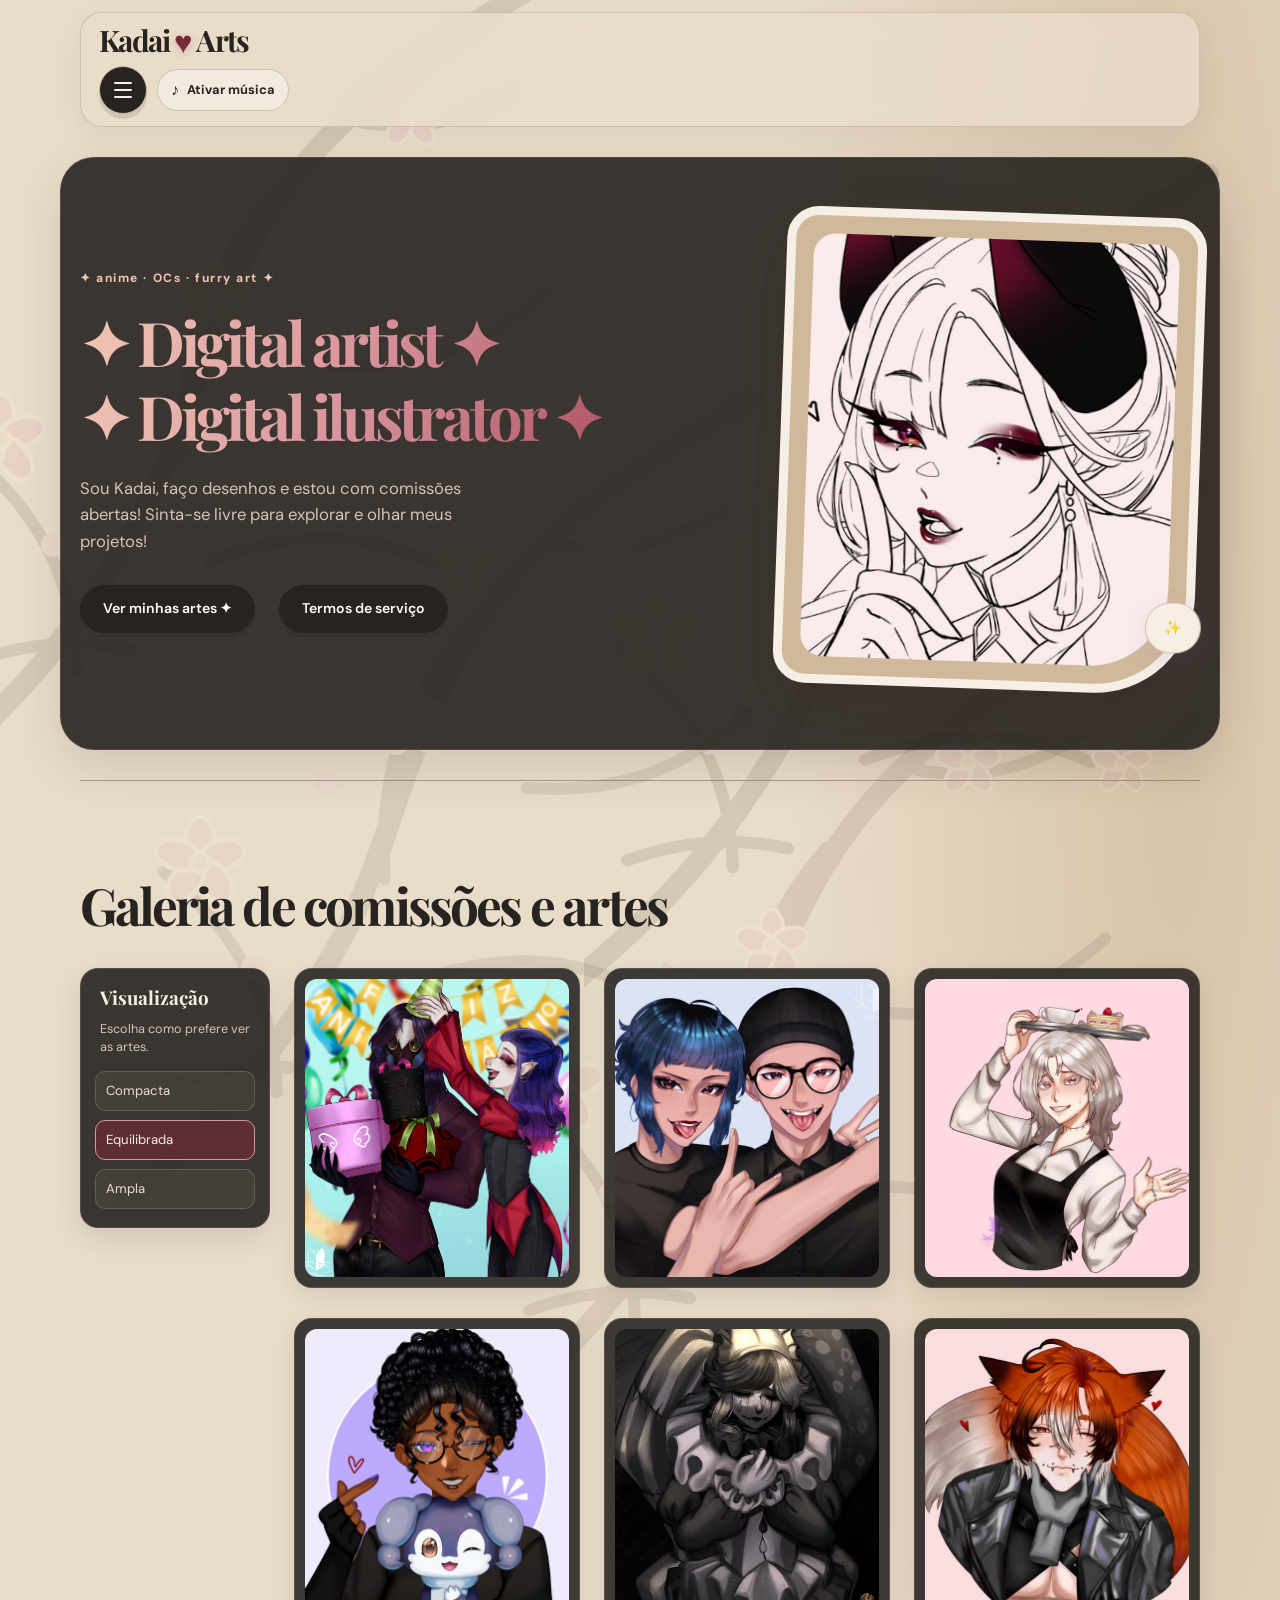
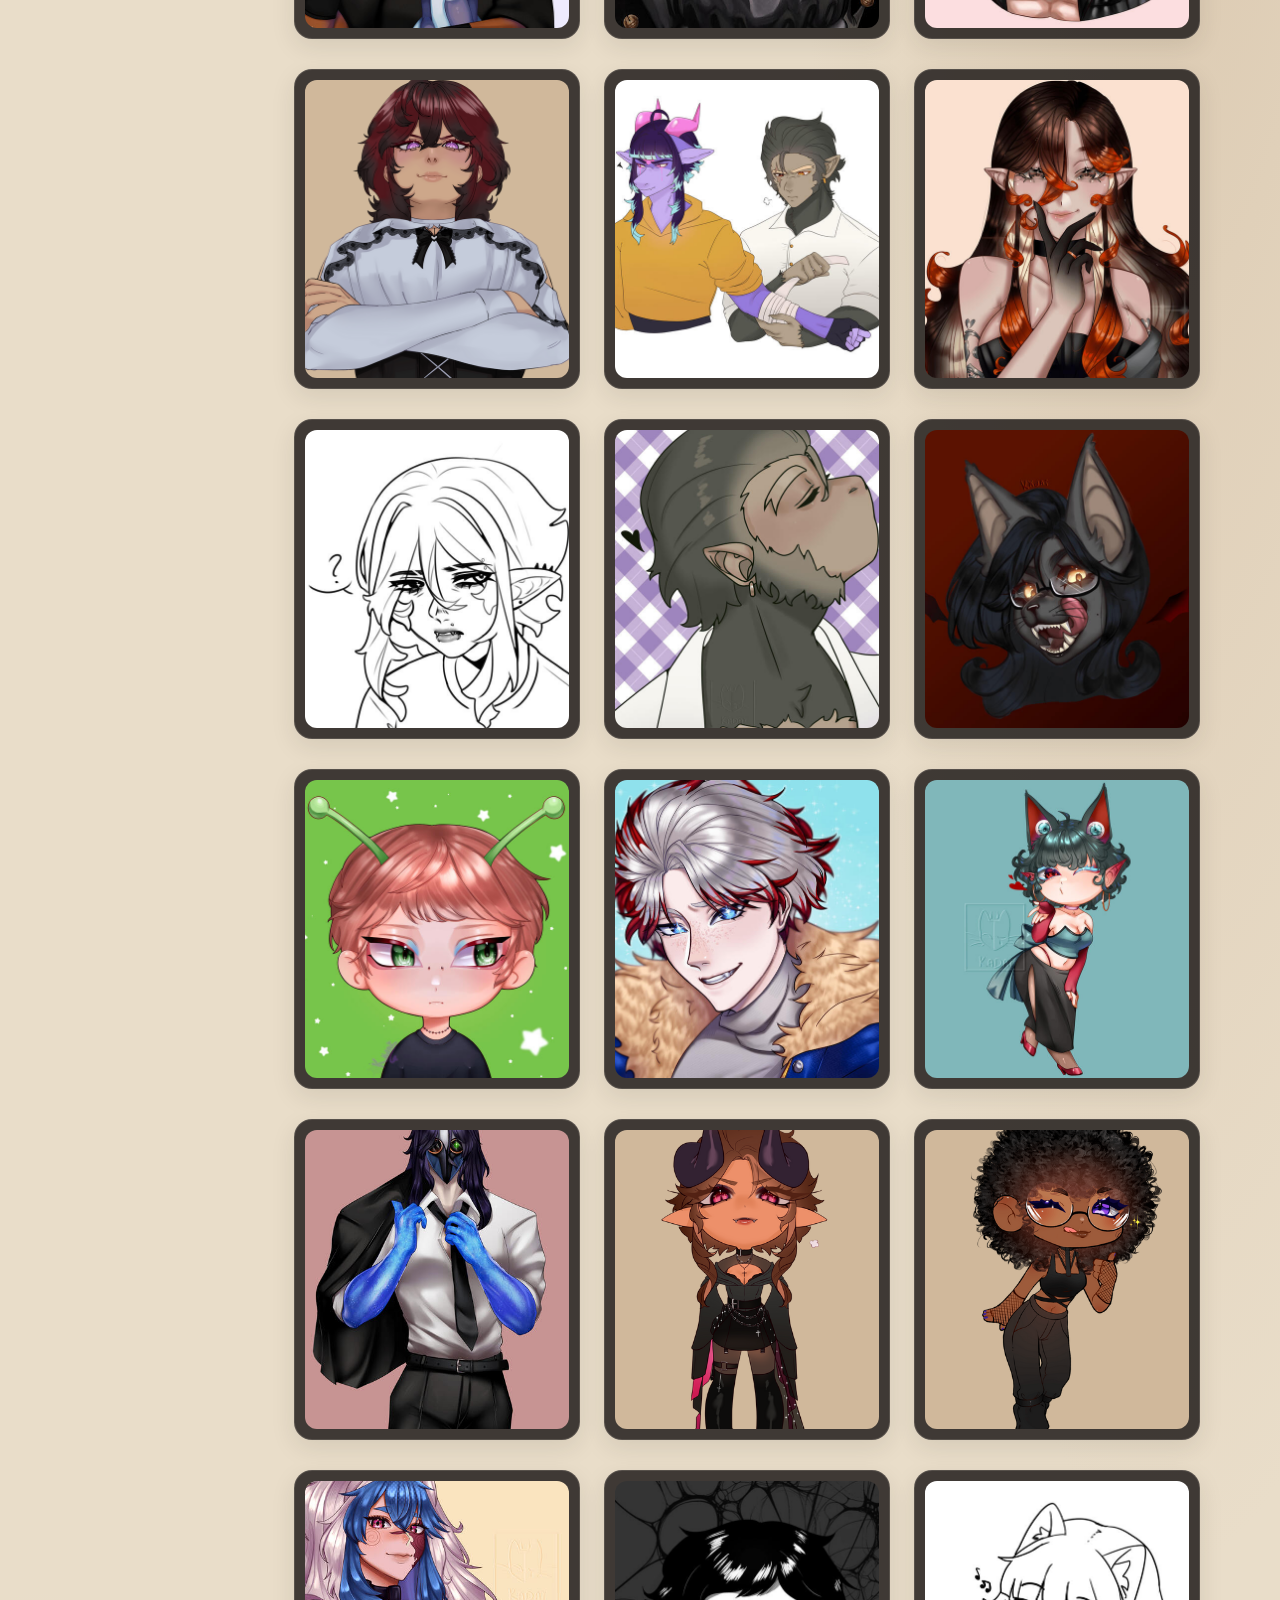
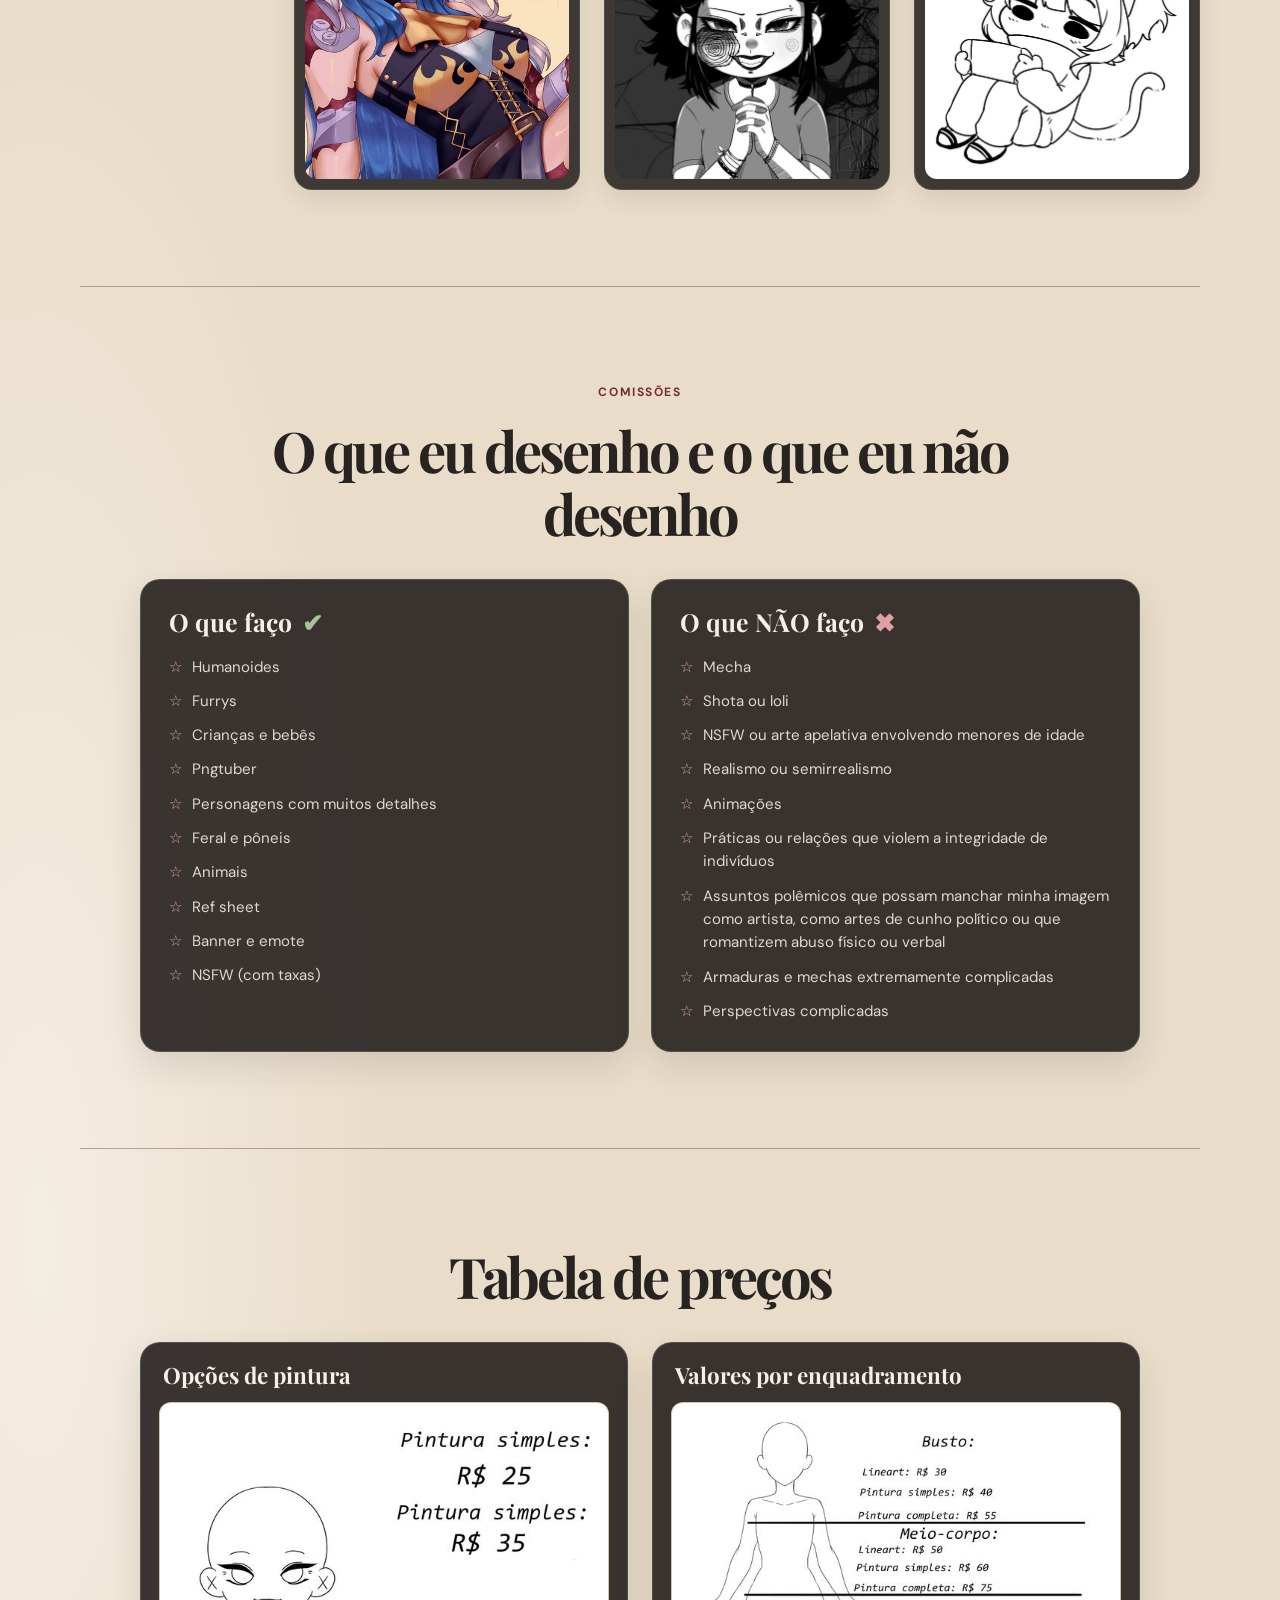
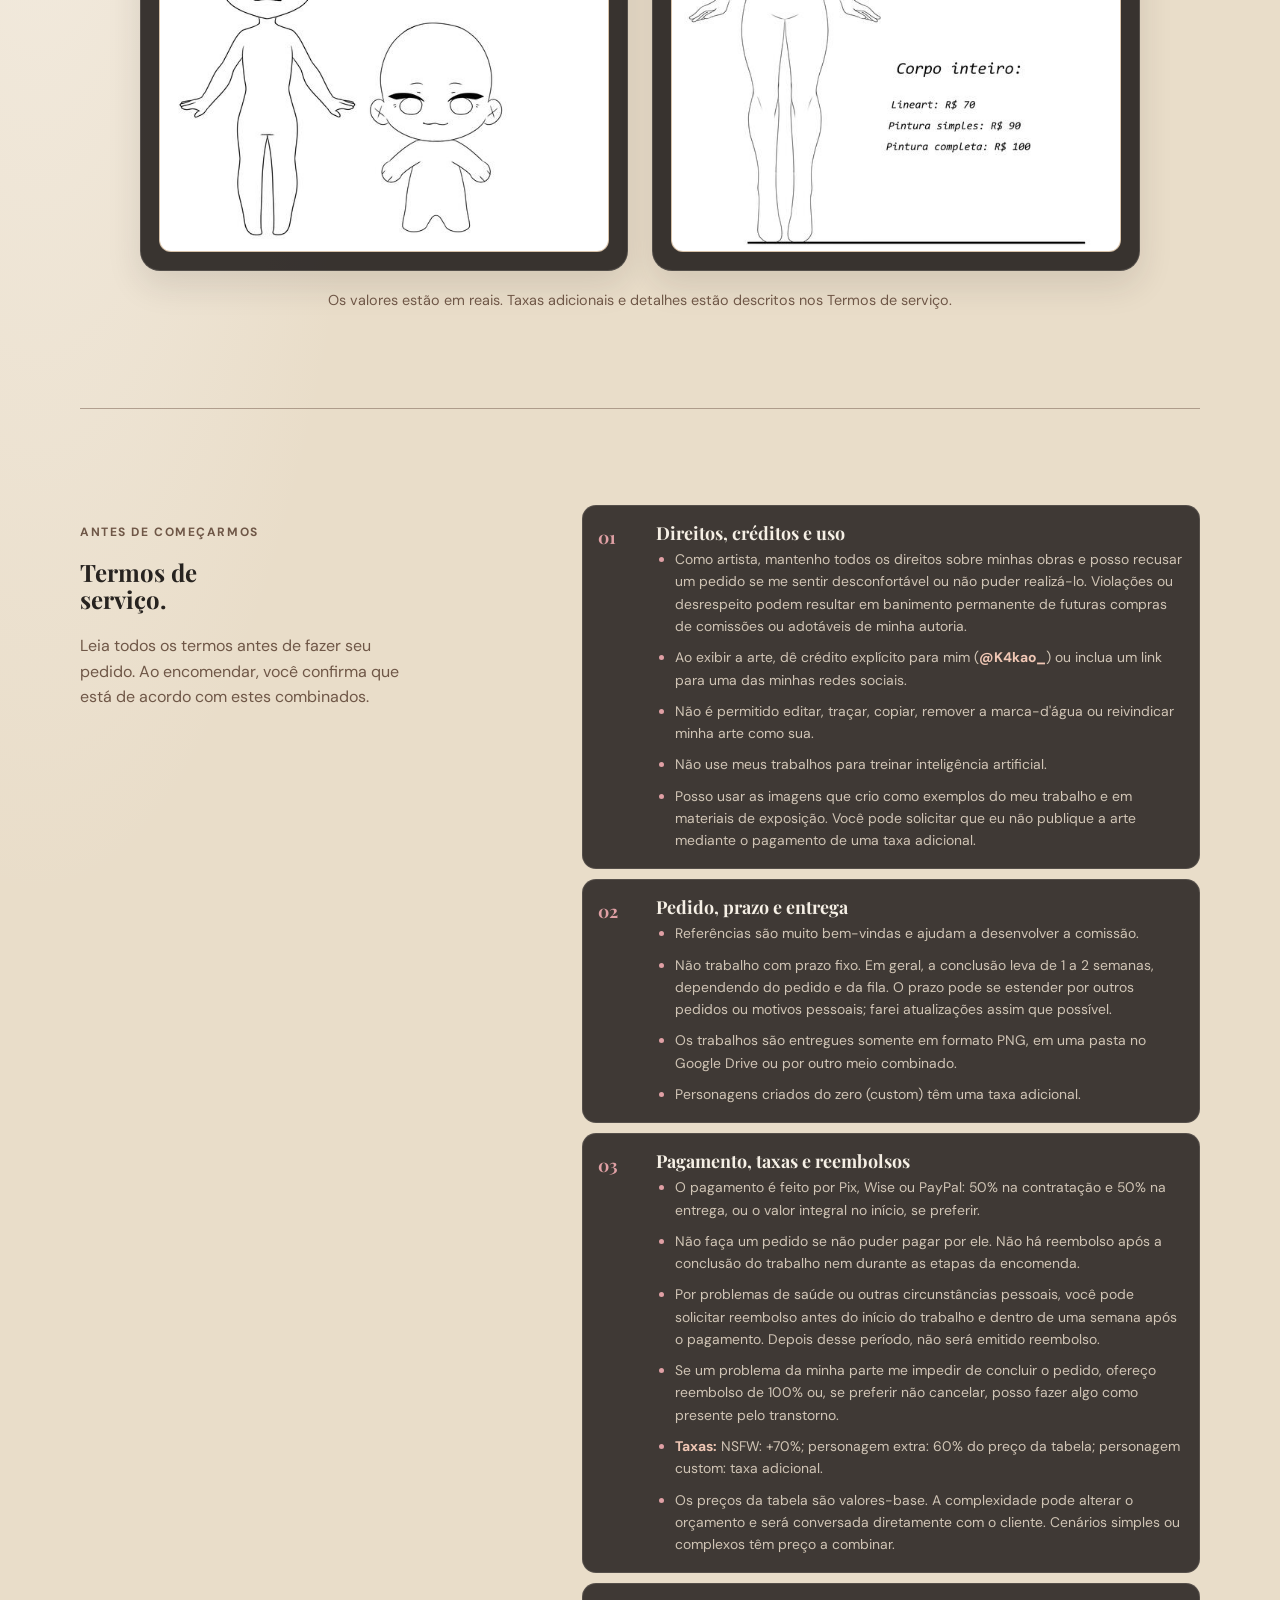
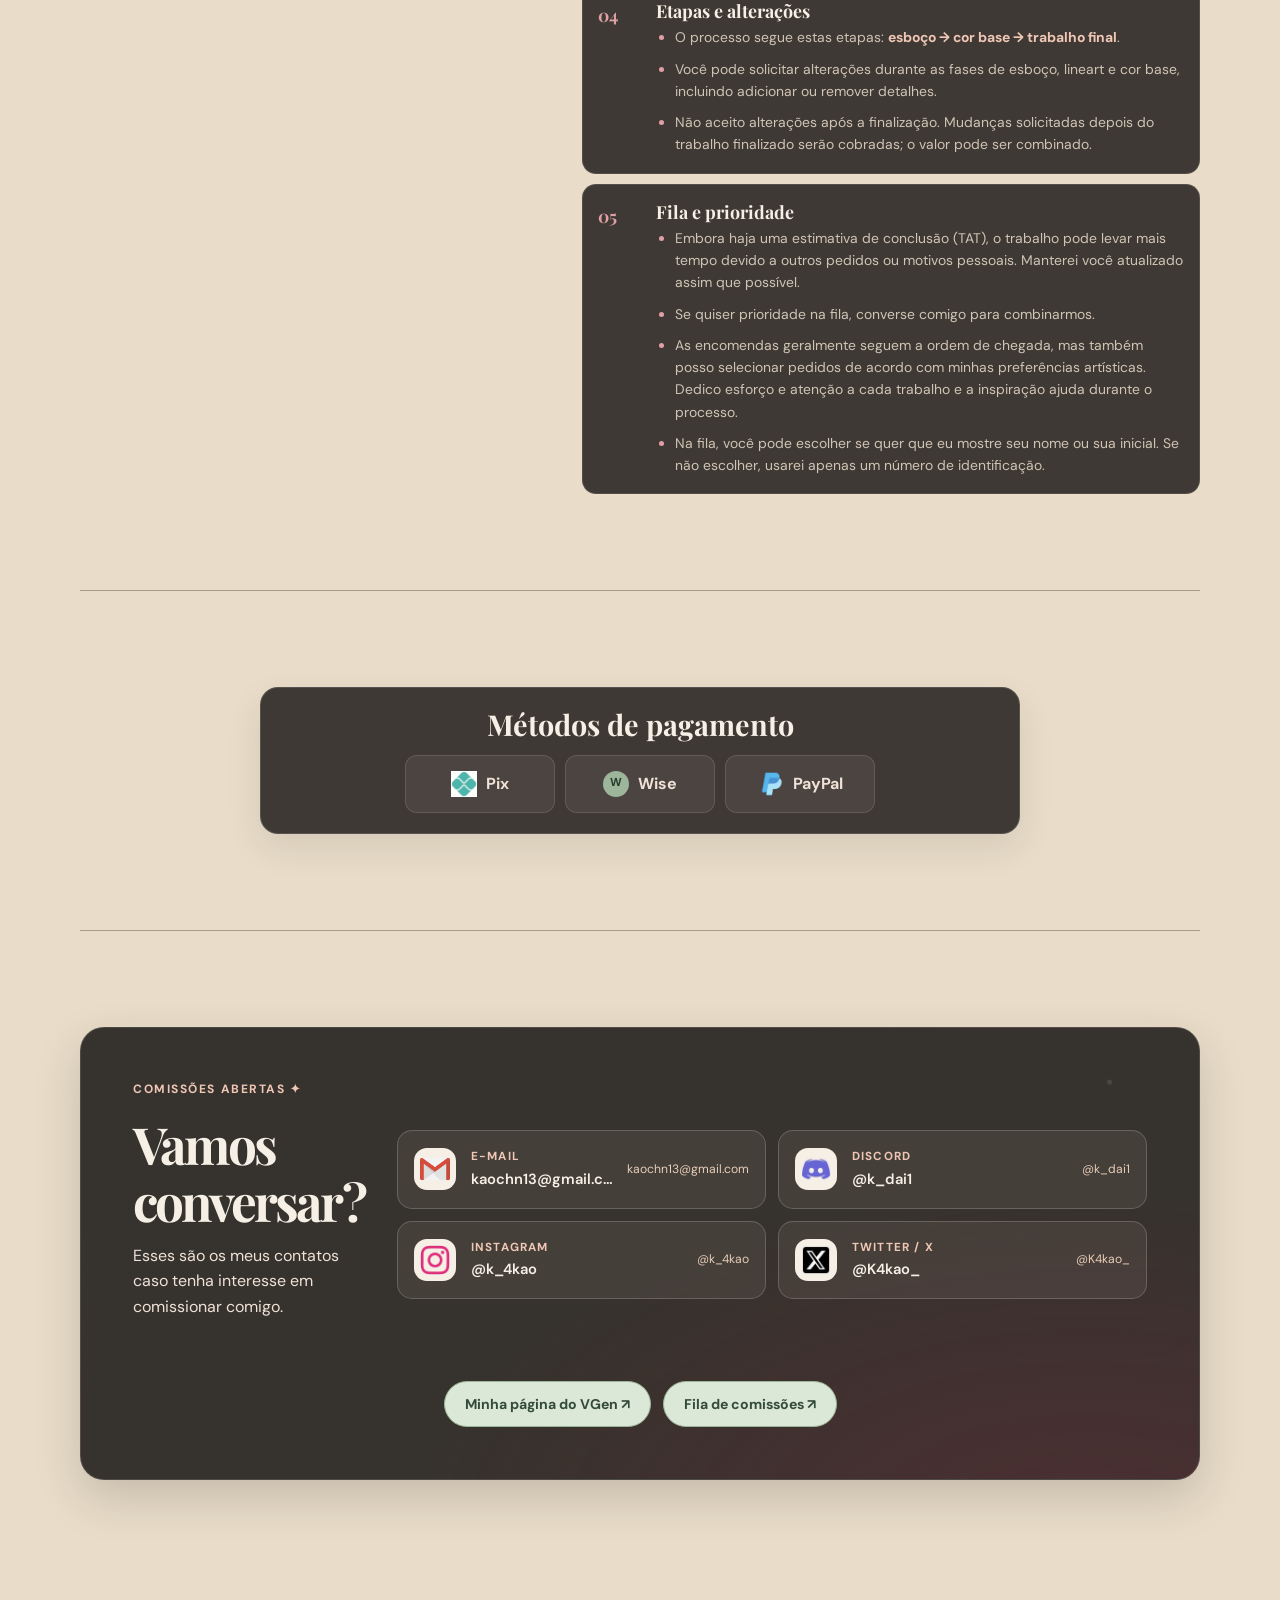
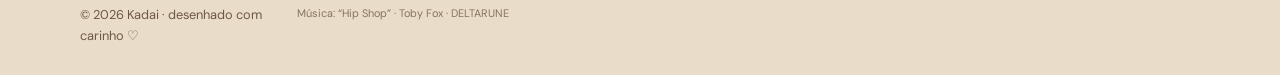
==== index.html @ 0dbbb826 "Pagina teste" ====
<!DOCTYPE html>
<html lang="pt-BR">
<head>
    <meta charset="UTF-8">
    <meta name="viewport" content="width=device-width, initial-scale=1.0">
    <meta name="theme-color" content="#e9ddc9">
    <meta name="description" content="Ilustrações de anime, personagens originais e furry por Kadai. Veja a galeria e peça sua comissão.">
    <title>Kadai ♥ Arts</title>
    <link rel="preconnect" href="https://fonts.googleapis.com">
    <link rel="preconnect" href="https://fonts.gstatic.com" crossorigin>
    <link href="https://fonts.googleapis.com/css2?family=DM+Sans:wght@400;500;600;700&family=Playfair+Display:wght@500;600;700&display=swap" rel="stylesheet">
    <link rel="stylesheet" href="visual.css?v=3">
    <style>
        :root {
            --paper: #e9ddc9;
            --ink: #272320;
            --muted: #6f5747;
            --accent: #762b3a;
            --line: #d3c0a8;
            --green: #49362e;
            --vampire-hunter: #762b3a;
            --antique-brown: #6f5747;
            --butcher-paper: #e9ddc9;
            --black-rooster: #272320;
            --black-sheep: #f5efe5;
            --serif: "Playfair Display", Georgia, serif;
            --sans: "DM Sans", Arial, sans-serif;
        }

        * {
            box-sizing: border-box;
        }

        html {
            scroll-behavior: smooth;
        }

        body {
            margin: 0;
            background:
                radial-gradient(ellipse at 92% 8%, #d7c3a9 0, transparent 25rem),
                radial-gradient(ellipse at 3% 55%, #f4ede2 0, transparent 22rem),
                var(--paper);
            color: var(--ink);
            font-family: var(--sans);
            line-height: 1.6;
        }

        .sakura-layer {
            position: fixed;
            z-index: 3;
            inset: 0;
            overflow: hidden;
            pointer-events: none;
        }

        main,
        footer {
            position: relative;
            z-index: 2;
        }

        .sakura-petal {
            position: absolute;
            top: -24px;
            left: var(--petal-left);
            width: var(--petal-size);
            height: calc(var(--petal-size) * 1.45);
            border-radius: 2px 90% 2px 90%;
            background: linear-gradient(145deg, #fff5f4 0%, #f5bfc9 58%, #e99eae 100%);
            box-shadow: inset -2px -1px 3px rgb(118 43 58 / 12%), 0 2px 6px rgb(118 43 58 / 12%);
            opacity: var(--petal-opacity);
            animation: sakura-fall var(--petal-duration) linear var(--petal-delay) infinite;
            will-change: transform;
        }

        .sakura-petal:nth-child(3n) {
            background: linear-gradient(145deg, #fff8f1 0%, #eed0cb 60%, #d9959d 100%);
        }

        .sakura-petal:nth-child(3n + 1) {
            border-radius: 90% 2px 90% 2px;
        }

        @keyframes sakura-fall {
            from {
                transform: translate3d(0, -8vh, 0) rotate(0deg);
            }

            to {
                transform: translate3d(var(--petal-drift), 112vh, 0) rotate(var(--petal-rotation));
            }
        }

        @media (prefers-reduced-motion: reduce) {
            .commission-card {
                transition: none;
            }

            .commission-card--yes:hover .commission-gesture,
            .commission-card--no:hover .commission-gesture {
                animation: none;
                opacity: 1;
                transform: none;
            }

            .sakura-layer {
                display: none;
            }
        }

        a {
            color: inherit;
            text-decoration: none;
        }

        button {
            font: inherit;
        }

        .wrap {
            width: min(1120px, calc(100% - 48px));
            margin: 0 auto;
        }

        .topbar {
            height: 78px;
            display: flex;
            align-items: center;
            justify-content: space-between;
            border-bottom: 1px solid var(--line);
        }

        .brand {
            font-family: var(--serif);
            font-size: 1.75rem;
            font-weight: 700;
            letter-spacing: -.055em;
            line-height: 1;
        }

        .brand-letter,
        .brand-heart {
            display: inline-block;
            animation: brand-letter-appear .42s cubic-bezier(.2, .75, .3, 1) both;
            animation-delay: var(--letter-delay);
        }

        .brand-letter {
            --letter-delay: 0s;
        }

        .brand-heart {
            color: var(--accent);
            font-family: var(--sans);
            font-size: 1.05em;
            vertical-align: -.04em;
            text-shadow: 0 2px 8px rgb(118 43 58 / 24%);
            --letter-delay: 1s;
        }

        .brand-letter:nth-of-type(2) { --letter-delay: .07s; }
        .brand-letter:nth-of-type(3) { --letter-delay: .14s; }
        .brand-letter:nth-of-type(4) { --letter-delay: .21s; }
        .brand-letter:nth-of-type(5) { --letter-delay: .28s; }
        .brand-letter:nth-of-type(7) { --letter-delay: .35s; }
        .brand-letter:nth-of-type(8) { --letter-delay: .42s; }
        .brand-letter:nth-of-type(9) { --letter-delay: .49s; }
        .brand-letter:nth-of-type(10) { --letter-delay: .56s; }

        @keyframes brand-letter-appear {
            from {
                opacity: 0;
                transform: translateY(.35em) scale(.8);
            }

            to {
                opacity: 1;
                transform: translateY(0) scale(1);
            }
        }

        @media (prefers-reduced-motion: reduce) {
            .brand-letter,
            .brand-heart {
                animation: none;
            }
        }

        nav {
            display: flex;
            align-items: center;
            gap: 32px;
            font-size: .88rem;
        }

        nav a:not(.nav-cta) {
            color: #655c75;
            transition: color .2s ease;
        }

        nav a:not(.nav-cta):hover {
            color: var(--accent);
        }

        .nav-cta,
        .button {
            display: inline-flex;
            align-items: center;
            justify-content: center;
            min-height: 46px;
            padding: 0 22px;
            border: 1px solid var(--ink);
            border-radius: 999px;
            background: var(--ink);
            color: white;
            font-size: .88rem;
            font-weight: 600;
            transition: background .2s ease, color .2s ease, transform .2s ease;
        }

        .nav-cta:hover,
        .button:hover {
            transform: translateY(-2px);
            background: var(--accent);
            border-color: var(--accent);
            color: white;
        }

        .hero {
            display: grid;
            grid-template-columns: 1fr .86fr;
            align-items: center;
            gap: 70px;
            min-height: 585px;
            padding: 72px 0 82px;
        }

        .eyebrow {
            margin: 0 0 17px;
            color: var(--accent);
            font-size: .75rem;
            font-weight: 700;
            letter-spacing: .16em;
            text-transform: uppercase;
        }

        h1,
        h2,
        h3,
        p {
            margin-top: 0;
        }

        h1,
        h2,
        h3 {
            font-family: var(--sans);
            font-weight: 700;
            line-height: 1.12;
        }

        h1 {
            max-width: 600px;
            margin-bottom: 22px;
            font-size: clamp(3.2rem, 6.7vw, 5.8rem);
            letter-spacing: -.07em;
        }

        h1 em {
            color: var(--accent);
            font-weight: 500;
        }

        .hero-copy {
            max-width: 440px;
            margin-bottom: 30px;
            color: var(--muted);
            font-size: 1.04rem;
        }

        .hero-links {
            display: flex;
            align-items: center;
            gap: 24px;
        }

        .text-link {
            color: var(--ink);
            font-size: .88rem;
            font-weight: 600;
            text-decoration: underline;
            text-decoration-color: #e7a8ca;
            text-underline-offset: 5px;
        }

        .hero .terms-button {
            text-align: center;
        }

        .hero-art {
            position: relative;
            width: 100%;
            max-width: 420px;
            aspect-ratio: .88;
            justify-self: end;
            padding: 18px;
            border: 8px solid white;
            border-radius: 34px 34px 105px 34px;
            background: #e7c9ff;
            box-shadow: 0 24px 65px #7654b52b;
            transform: rotate(2deg);
        }

        .hero-art img {
            width: 100%;
            height: 100%;
            display: block;
            object-fit: cover;
            border-radius: 22px 22px 85px 22px;
        }

        .art-note {
            position: absolute;
            right: -37px;
            bottom: 34px;
            padding: 13px 18px;
            border: 1px solid #f4c8dd;
            border-radius: 999px;
            background: #fff9fd;
            box-shadow: 0 8px 28px #7654b51c;
            color: #8c3d70;
            font-size: .88rem;
            font-weight: 700;
            transform: rotate(-4deg);
        }

        section {
            scroll-margin-top: 32px;
        }

        .section {
            padding: 88px 0;
            border-top: 1px solid var(--line);
        }

        .section-heading {
            display: flex;
            align-items: end;
            justify-content: space-between;
            gap: 24px;
            margin-bottom: 34px;
        }

        .section-heading h2,
        .about h2,
        .terms h2,
        .contact h2 {
            margin-bottom: 0;
            font-size: clamp(2.3rem, 4vw, 3.4rem);
            letter-spacing: -.045em;
        }

        .gallery {
            display: grid;
            grid-template-columns: repeat(3, 1fr);
            gap: 26px;
        }

        .gallery-layout {
            display: grid;
            grid-template-columns: 190px minmax(0, 1fr);
            align-items: start;
            gap: 24px;
        }

        .gallery-controls {
            position: sticky;
            top: 24px;
            display: grid;
            gap: 9px;
            padding: 18px 14px;
            border: 1px solid rgb(245 239 229 / 13%);
            border-radius: 18px;
            background: rgb(39 35 32 / 88%);
            box-shadow: 0 10px 28px rgb(39 35 32 / 12%);
        }

        .gallery-controls h3 {
            margin: 0 0 3px;
            padding: 0 5px;
            color: var(--black-sheep);
            font-family: var(--serif);
            font-size: 1.18rem;
        }

        .gallery-controls p {
            margin: 0 5px 5px;
            color: #d0c4b5;
            font-size: .79rem;
            line-height: 1.45;
        }

        .gallery-layout-button {
            display: flex;
            min-height: 40px;
            align-items: center;
            justify-content: space-between;
            gap: 8px;
            padding: 0 10px;
            border: 1px solid rgb(245 239 229 / 16%);
            border-radius: 10px;
            background: rgb(245 239 229 / 5%);
            color: #e8dfd3;
            cursor: pointer;
            font: inherit;
            font-size: .82rem;
            text-align: left;
            transition: background .2s ease, border-color .2s ease, color .2s ease, transform .2s ease;
        }

        .gallery-layout-button:hover {
            transform: translateX(2px);
            border-color: rgb(245 239 229 / 35%);
            background: rgb(245 239 229 / 10%);
        }

        .gallery-layout-button[aria-pressed="true"] {
            border-color: #d9959d;
            background: rgb(118 43 58 / 60%);
            color: var(--black-sheep);
        }

        .gallery--compact {
            grid-template-columns: repeat(4, minmax(0, 1fr));
            gap: 18px;
        }

        .gallery--balanced {
            grid-template-columns: repeat(3, minmax(0, 1fr));
        }

        .gallery--spacious {
            grid-template-columns: repeat(2, minmax(0, 1fr));
            gap: 26px;
        }

        .visually-hidden {
            position: absolute;
            width: 1px;
            height: 1px;
            overflow: hidden;
            clip: rect(0, 0, 0, 0);
            white-space: nowrap;
            clip-path: inset(50%);
        }

        .art-card {
            min-width: 0;
        }

        .art-card[hidden] {
            display: none;
        }

        .art-image {
            display: block;
            width: 100%;
            aspect-ratio: 1 / 1.13;
            overflow: hidden;
            border: 0;
            padding: 0;
            background: #e7dfd2;
            cursor: zoom-in;
        }

        .art-image img {
            display: block;
            width: 100%;
            height: 100%;
            object-fit: cover;
            transition: transform .45s ease;
        }

        .art-image:hover img {
            transform: scale(1.045);
        }

        .about {
            background: #eeebe3;
        }

        .about-grid {
            display: grid;
            grid-template-columns: .8fr 1.2fr;
            gap: 90px;
            align-items: start;
        }

        .about .section-label {
            padding-top: 9px;
        }

        .about-copy {
            max-width: 640px;
        }

        .about-copy p {
            color: #655c75;
            font-size: 1rem;
        }

        .about-copy p:first-child {
            color: var(--ink);
            font-family: var(--sans);
            font-size: 1.55rem;
            font-weight: 700;
            line-height: 1.45;
        }

        .terms-grid {
            display: grid;
            grid-template-columns: .8fr 1.2fr;
            gap: 90px;
        }

        .commission-section {
            scroll-margin-top: 32px;
        }

        .commission-heading {
            max-width: 760px;
            margin: 0 auto 34px;
            text-align: center;
        }

        .commission-heading h2 {
            margin: 0;
            font-size: clamp(2.2rem, 5vw, 3.5rem);
            letter-spacing: -.055em;
        }

        .commission-cards {
            display: grid;
            grid-template-columns: repeat(2, minmax(0, 1fr));
            gap: 22px;
            max-width: 1000px;
            margin: 0 auto;
        }

        .commission-card {
            position: relative;
            padding: 28px;
            border: 1px solid rgb(245 239 229 / 14%);
            border-radius: 20px;
            background: rgb(39 35 32 / 91%);
            box-shadow: 0 14px 34px rgb(39 35 32 / 12%);
            color: var(--black-sheep);
            transition: transform .28s ease, border-color .28s ease, box-shadow .28s ease;
        }

        .commission-gesture {
            position: absolute;
            top: 16px;
            right: 22px;
            z-index: 1;
            font-family: var(--sans);
            font-size: 2rem;
            line-height: 1;
            opacity: 0;
            pointer-events: none;
            transform: translateY(12px) scale(.65);
            transform-origin: center bottom;
        }

        .commission-card--yes .commission-gesture {
            filter: drop-shadow(0 4px 8px rgb(169 196 155 / 38%));
        }

        .commission-card--no .commission-gesture {
            filter: drop-shadow(0 4px 8px rgb(224 160 165 / 38%));
        }

        .commission-card--yes:hover {
            transform: translateY(-6px) rotate(-.35deg);
            border-color: rgb(169 196 155 / 65%);
            box-shadow: 0 20px 42px rgb(39 35 32 / 22%), 0 0 24px rgb(169 196 155 / 12%);
        }

        .commission-card--no:hover {
            transform: translateY(-6px) rotate(.35deg);
            border-color: rgb(224 160 165 / 65%);
            box-shadow: 0 20px 42px rgb(39 35 32 / 22%), 0 0 24px rgb(224 160 165 / 12%);
        }

        .commission-card--yes:hover .commission-gesture {
            animation: commission-positive-gesture .75s cubic-bezier(.2, .75, .3, 1) both;
        }

        .commission-card--no:hover .commission-gesture {
            animation: commission-negative-gesture .65s cubic-bezier(.2, .75, .3, 1) both;
        }

        @keyframes commission-positive-gesture {
            0% { opacity: 0; transform: translateY(12px) rotate(-24deg) scale(.65); }
            55% { opacity: 1; transform: translateY(-8px) rotate(12deg) scale(1.18); }
            75% { transform: translateY(2px) rotate(-7deg) scale(.94); }
            100% { opacity: 1; transform: translateY(0) rotate(0) scale(1); }
        }

        @keyframes commission-negative-gesture {
            0% { opacity: 0; transform: translateY(-10px) rotate(20deg) scale(.65); }
            60% { opacity: 1; transform: translateY(5px) rotate(-18deg) scale(1.12); }
            100% { opacity: 1; transform: translateY(0) rotate(0) scale(1); }
        }

        .commission-card h3 {
            display: flex;
            align-items: center;
            gap: 10px;
            margin: 0 0 20px;
            font-family: var(--serif);
            font-size: 1.55rem;
        }

        .commission-card--yes h3 span {
            color: #a9c49b;
        }

        .commission-card--no h3 span {
            color: #e0a0a5;
        }

        .commission-card ul {
            display: grid;
            gap: 11px;
            margin: 0;
            padding: 0;
            list-style: none;
        }

        .commission-card li {
            position: relative;
            padding-left: 23px;
            color: #e1d8cc;
            font-size: .94rem;
            line-height: 1.55;
        }

        .commission-card li::before {
            position: absolute;
            left: 0;
            color: #e0a0a5;
            content: "☆";
        }

        .pricing-section {
            scroll-margin-top: 32px;
        }

        .pricing-grid {
            display: grid;
            grid-template-columns: repeat(2, minmax(0, 1fr));
            align-items: start;
            gap: 24px;
            max-width: 1000px;
            margin: 0 auto;
        }

        .pricing-card {
            overflow: hidden;
            padding: 18px;
            border: 1px solid rgb(245 239 229 / 14%);
            border-radius: 20px;
            background: rgb(39 35 32 / 91%);
            box-shadow: 0 14px 34px rgb(39 35 32 / 12%);
            color: var(--black-sheep);
            transition: transform .25s ease, box-shadow .25s ease, border-color .25s ease;
        }

        .pricing-card:hover {
            transform: translateY(-5px);
            border-color: rgb(224 160 165 / 55%);
            box-shadow: 0 20px 42px rgb(39 35 32 / 20%);
        }

        .pricing-card h3 {
            margin: 2px 4px 14px;
            font-family: var(--serif);
            font-size: 1.4rem;
        }

        .pricing-image {
            width: 100%;
            height: auto;
            aspect-ratio: auto;
            border: 1px solid rgb(245 239 229 / 18%);
            border-radius: 12px;
            background: #fff;
            cursor: zoom-in;
        }

        .pricing-image img {
            height: auto;
            object-fit: contain;
        }

        .pricing-note {
            max-width: 1000px;
            margin: 18px auto 0;
            color: var(--muted);
            font-size: .9rem;
            text-align: center;
        }

        .terms-intro p {
            max-width: 320px;
            margin-top: 18px;
            color: var(--muted);
        }

        .term-list {
            border-top: 1px solid var(--line);
        }

        .term {
            display: grid;
            grid-template-columns: 44px 1fr;
            gap: 14px;
            padding: 19px 0;
            border-bottom: 1px solid var(--line);
        }

        .term-number {
            color: var(--accent);
            font-family: var(--sans);
            font-size: 1.1rem;
            font-weight: 700;
        }

        .term h3 {
            margin: 0 0 5px;
            font-family: var(--sans);
            font-size: .96rem;
            font-weight: 700;
        }

        .term p {
            margin: 0;
            color: var(--muted);
            font-size: .87rem;
        }

        .term ul {
            display: grid;
            gap: 9px;
            margin: 0;
            padding-left: 19px;
            color: #d0c4b5;
            font-size: .87rem;
        }

        .term li::marker {
            color: #e0a0a5;
        }

        .term li strong {
            color: #f0c7b5;
        }

        .payment {
            padding: 27px;
            background: #e8e6dc;
        }

        .payment h3 {
            margin-bottom: 14px;
            font-size: 1.35rem;
        }

        .payment p {
            margin-bottom: 0;
            color: #62645b;
            font-size: .88rem;
        }

        .payment strong {
            color: var(--ink);
        }

        .contact {
            display: grid;
            grid-template-columns: 1fr auto;
            align-items: center;
            gap: 32px;
            padding: 46px;
            background: var(--green);
            color: white;
        }

        .payment-methods {
            max-width: 760px;
            margin: 0 auto;
            padding: 20px 24px;
            border: 1px solid rgb(245 239 229 / 14%);
            border-radius: 18px;
            background: rgb(39 35 32 / 88%);
            box-shadow: 0 14px 34px rgb(39 35 32 / 10%);
        }

        .payment-methods h2 {
            margin: 0 0 14px;
            color: var(--black-sheep);
            font-size: clamp(1.45rem, 2.5vw, 1.8rem);
            text-align: center;
        }

        .payment-methods-grid {
            display: grid;
            grid-template-columns: repeat(3, minmax(0, 150px));
            justify-content: center;
            gap: 10px;
        }

        .payment-method {
            display: flex;
            min-height: 58px;
            align-items: center;
            justify-content: center;
            gap: 9px;
            padding: 10px 14px;
            border: 1px solid rgb(245 239 229 / 14%);
            border-radius: 12px;
            background: rgb(245 239 229 / 6%);
            color: #f0e2d7;
            font-family: var(--sans);
            font-size: 1rem;
            font-weight: 700;
            transition: transform .2s ease, background .2s ease, border-color .2s ease;
        }

        .payment-method img {
            width: 26px;
            height: 26px;
            object-fit: contain;
        }

        .payment-method__wise-icon {
            display: grid;
            width: 26px;
            height: 26px;
            place-items: center;
            border-radius: 50%;
            background: #9db59a;
            color: #273b2c;
            font-size: .72rem;
            font-weight: 700;
        }

        .payment-method:hover {
            transform: translateY(-3px);
            border-color: rgb(224 160 165 / 46%);
            background: rgb(245 239 229 / 10%);
        }

        .contact .eyebrow {
            color: #e9b9a3;
        }

        .contact h2 {
            max-width: 600px;
            margin-bottom: 12px;
        }

        .contact p:not(.eyebrow) {
            margin-bottom: 0;
            color: #e1e5dc;
        }

        .contact .button {
            border-color: white;
            background: white;
            color: var(--green);
            white-space: nowrap;
        }

        .contact .button:hover {
            background: var(--accent);
            border-color: var(--accent);
            color: white;
        }

        .contact-actions {
            grid-column: 1 / -1;
            display: flex;
            flex-wrap: wrap;
            align-items: center;
            justify-content: center;
            gap: 12px;
        }

        .contact .vgen-button,
        .contact .queue-button {
            display: inline-flex;
            align-items: center;
            justify-content: center;
            text-align: center;
            min-height: 46px;
            padding: 0 20px;
            border: 1px solid #9db59a;
            border-radius: 999px;
            background: #dce8d7;
            color: #344b3b;
            font-size: .88rem;
            font-weight: 700;
            transition: transform .2s ease, background .2s ease, box-shadow .2s ease;
        }

        .contact .vgen-button:hover,
        .contact .vgen-button:focus-visible,
        .contact .queue-button:hover,
        .contact .queue-button:focus-visible {
            transform: translateY(-2px);
            background: #c9dbc5;
            box-shadow: 0 7px 18px rgb(157 181 154 / 24%);
        }

        footer {
            display: flex;
            justify-content: space-between;
            gap: 20px;
            padding: 29px 0;
            color: var(--muted);
            font-size: .8rem;
        }

        footer a {
            text-decoration: underline;
            text-underline-offset: 3px;
        }

        .music-credit {
            flex-basis: 100%;
            color: var(--antique-brown);
            font-size: .68rem;
            opacity: .8;
        }

        .lightbox {
            position: fixed;
            z-index: 5;
            inset: 0;
            display: grid;
            place-items: center;
            padding: 24px;
            background: #171914e8;
        }

        .lightbox[hidden] {
            display: none;
        }

        .lightbox img {
            display: block;
            max-width: min(900px, 90vw);
            max-height: 82vh;
            object-fit: contain;
        }

        .lightbox-close {
            position: absolute;
            top: 20px;
            right: 24px;
            width: 44px;
            height: 44px;
            border: 1px solid #ffffff80;
            border-radius: 50%;
            background: transparent;
            color: white;
            cursor: pointer;
            font-size: 1.5rem;
        }

        .topbar {
            position: sticky;
            z-index: 4;
            top: 0;
            height: 82px;
            border-bottom-color: #c9b69f;
            background: rgb(233 221 201 / 92%);
            backdrop-filter: blur(14px);
        }

        .brand {
            font-size: 1.85rem;
            letter-spacing: -.055em;
        }

        .brand-heart {
            color: var(--vampire-hunter);
        }

        nav a:not(.nav-cta) {
            color: var(--antique-brown);
            font-weight: 600;
        }

        nav a:not(.nav-cta):hover,
        .text-link:hover {
            color: var(--vampire-hunter);
        }

        .nav-cta,
        .button {
            min-height: 48px;
            border-color: var(--black-rooster);
            background: var(--black-rooster);
            box-shadow: 0 5px 0 rgb(39 35 32 / 12%);
        }

        .nav-cta:hover,
        .button:hover {
            border-color: var(--vampire-hunter);
            background: var(--vampire-hunter);
        }

        .hero {
            position: relative;
            isolation: isolate;
            min-height: 610px;
            padding-top: 85px;
            padding-bottom: 90px;
        }

        .hero::before {
            position: absolute;
            z-index: -1;
            inset: 30px -20px 30px;
            border: 1px solid rgb(245 239 229 / 12%);
            border-radius: 34px;
            background: rgb(39 35 32 / 90%);
            box-shadow: 0 18px 48px rgb(39 35 32 / 12%);
            content: "";
        }

        .eyebrow {
            color: var(--vampire-hunter);
            letter-spacing: .13em;
        }

        h1,
        h2,
        h3 {
            font-family: var(--serif);
        }

        h1 {
            max-width: 650px;
            font-size: clamp(3.35rem, 6.8vw, 6rem);
            letter-spacing: -.065em;
        }

        h1 em {
            color: #d9959d;
            font-weight: 600;
        }

        .hero-copy {
            color: var(--antique-brown);
        }

        .hero h1 {
            color: transparent;
            background: linear-gradient(105deg, #f0c7b5 0%, #d9959d 48%, #a94e60 100%);
            background-clip: text;
            -webkit-background-clip: text;
            -webkit-text-fill-color: transparent;
            font-size: clamp(2rem, 4.8vw, 4.2rem);
            line-height: 1.2;
        }

        .hero .eyebrow {
            color: #f0c7b5;
            text-transform: none;
        }

        .hero-copy {
            color: #d0c4b5;
        }

        .text-link {
            text-decoration-color: #a76e70;
        }

        .hero .text-link {
            color: var(--black-sheep);
            text-decoration-color: #e0a0a5;
        }

        .hero .text-link:hover {
            color: #f0c7b5;
        }

        .hero-art {
            border: 9px solid var(--black-sheep);
            border-radius: 32px 32px 100px 32px;
            background: #d0b89b;
            box-shadow: 0 26px 55px rgb(65 45 37 / 19%);
        }

        .hero-art img {
            border-radius: 22px 22px 78px 22px;
            transition: transform .45s cubic-bezier(.2, .8, .2, 1);
            transform-origin: center;
            animation: hero-image-fade-in .9s ease-out both;
        }

        @keyframes hero-image-fade-in {
            from {
                opacity: 0;
            }

            to {
                opacity: 1;
            }
        }

        .hero-art:hover img,
        .hero-art:focus-within img {
            transform: scale(1.055);
        }

        @media (prefers-reduced-motion: reduce) {
            .hero-art img {
                transition-duration: .01ms !important;
                animation: none;
            }

            .hero-art:hover img,
            .hero-art:focus-within img {
                transform: none;
            }
        }

        .art-note {
            right: -16px;
            border-color: #d9b8a8;
            background: var(--black-sheep);
            color: var(--vampire-hunter);
        }

        .section {
            padding-top: 96px;
            padding-bottom: 96px;
            border-top-color: rgb(111 87 71 / 48%);
        }

        .section-heading h2,
        .about h2,
        .terms h2,
        .contact h2 {
            letter-spacing: -.055em;
        }

        .gallery {
            gap: 30px 24px;
        }

        .gallery-controls {
            background: rgb(39 35 32 / 90%);
        }

        .art-card {
            padding: 10px;
            border: 1px solid rgb(245 239 229 / 13%);
            border-radius: 18px;
            background: rgb(39 35 32 / 88%);
            box-shadow: 0 8px 24px rgb(39 35 32 / 10%);
            transition: transform .25s ease, box-shadow .25s ease;
        }

        .art-card:hover {
            transform: translateY(-5px);
            box-shadow: 0 16px 32px rgb(39 35 32 / 20%);
        }

        .art-image {
            border-radius: 12px;
            background: #d0b89b;
        }

        .about {
            position: relative;
            overflow: hidden;
            background: rgb(39 35 32 / 94%);
            color: var(--black-sheep);
        }

        .about::after {
            position: absolute;
            top: -110px;
            right: -80px;
            width: 320px;
            height: 320px;
            border: 1px solid rgb(245 239 229 / 12%);
            border-radius: 50%;
            box-shadow: 0 0 0 28px rgb(245 239 229 / 3%), 0 0 0 58px rgb(245 239 229 / 3%);
            content: "";
            pointer-events: none;
        }

        .about .eyebrow {
            color: #d89c91;
        }

        .about-copy p {
            color: #d0c4b5;
        }

        .about-copy p:first-child {
            color: var(--black-sheep);
            font-family: var(--serif);
            font-weight: 600;
        }

        .term-list {
            display: grid;
            gap: 10px;
            border-top: 0;
        }

        .term {
            padding: 17px 15px;
            border: 1px solid rgb(245 239 229 / 12%);
            border-radius: 14px;
            background: rgb(39 35 32 / 88%);
        }

        .term-number {
            color: #e0a0a5;
            font-family: var(--serif);
        }

        .term h3 {
            font-family: var(--serif);
            font-size: 1.12rem;
            color: var(--black-sheep);
        }

        .term p {
            color: #d0c4b5;
        }

        .payment {
            margin-top: 22px;
            border: 1px solid rgb(245 239 229 / 13%);
            border-radius: 16px;
            background: rgb(39 35 32 / 84%);
            color: var(--black-sheep);
        }

        .payment h3 {
            font-size: 1.45rem;
        }

        .payment p {
            color: #d0c4b5;
        }

        .payment strong {
            color: #f0c7b5;
        }

        .contact {
            position: relative;
            overflow: hidden;
            padding: 52px;
            border: 1px solid rgb(255 255 255 / 12%);
            border-radius: 24px;
            background:
                radial-gradient(circle at 92% 12%, rgb(255 255 255 / 10%) 0 2px, transparent 3px),
                radial-gradient(ellipse at 90% 110%, rgb(118 43 58 / 34%) 0, transparent 47%),
                rgb(39 35 32 / 92%);
            box-shadow: 0 18px 45px rgb(39 35 32 / 18%);
        }

        .contact-heading {
            max-width: 700px;
            margin-bottom: 30px;
        }

        .contact .eyebrow {
            color: #f0c7b5;
        }

        .contact-heading > p:not(.eyebrow) {
            color: #f0e2d7;
        }

        .contact h2 {
            color: var(--black-sheep);
        }

        .contact-grid {
            display: grid;
            grid-template-columns: repeat(2, minmax(0, 1fr));
            gap: 12px;
        }

        .contact-card {
            display: grid;
            grid-template-columns: 44px 1fr auto;
            align-items: center;
            gap: 13px;
            min-width: 0;
            padding: 16px;
            border: 1px solid rgb(245 239 229 / 20%);
            border-radius: 15px;
            background: rgb(245 239 229 / 7%);
            transition: transform .2s ease, background .2s ease, border-color .2s ease;
        }

        .contact-card:hover {
            transform: translateY(-3px);
            border-color: rgb(245 239 229 / 42%);
            background: rgb(245 239 229 / 12%);
        }

        .contact-icon {
            display: grid;
            width: 42px;
            height: 42px;
            place-items: center;
            overflow: hidden;
            border-radius: 13px;
            background: var(--black-sheep);
            color: var(--vampire-hunter);
            font-size: 1.15rem;
            font-weight: 700;
        }

        .contact-icon img {
            display: block;
            width: 30px;
            height: 30px;
            object-fit: contain;
        }

        .contact-details {
            display: grid;
            min-width: 0;
            gap: 2px;
        }

        .contact-label {
            color: #f0c7b5;
            font-size: .73rem;
            font-weight: 700;
            letter-spacing: .1em;
            text-transform: uppercase;
        }

        .contact-value {
            overflow: hidden;
            color: var(--black-sheep);
            font-size: .92rem;
            font-weight: 600;
            text-overflow: ellipsis;
            white-space: nowrap;
        }

        .contact-edit {
            color: #e8cdb8;
            font-size: .76rem;
            white-space: nowrap;
        }

        footer {
            color: var(--antique-brown);
        }

        footer a:hover {
            color: var(--vampire-hunter);
        }

        .lightbox {
            background: rgb(39 35 32 / 94%);
            backdrop-filter: blur(8px);
        }

        .lightbox img {
            border: 8px solid var(--black-sheep);
            border-radius: 16px;
        }

        @media (max-width: 760px) {
            .topbar {
                height: auto;
            }

            .hero {
                min-height: 0;
                padding-top: 65px;
            }

            .hero::before {
                inset: 16px -12px 20px;
                border-radius: 26px;
            }

            .section {
                padding-top: 68px;
                padding-bottom: 68px;
            }

            .contact {
                padding: 34px 26px;
            }

            .contact-grid {
                grid-template-columns: 1fr;
            }
        }

        @media (max-width: 390px) {
            .hero::before {
                right: -8px;
                left: -8px;
            }
        }

        @media (prefers-reduced-motion: reduce) {
            *,
            *::before,
            *::after {
                scroll-behavior: auto !important;
                transition-duration: .01ms !important;
            }
        }

        @media (max-width: 760px) {
            .wrap {
                width: min(100% - 36px, 560px);
            }

            .topbar {
                height: auto;
                min-height: 72px;
                align-items: start;
                flex-direction: column;
                justify-content: center;
                gap: 12px;
                padding: 15px 0;
            }

            nav {
                width: 100%;
                justify-content: space-between;
                gap: 12px;
                font-size: .79rem;
            }

            .nav-cta {
                min-height: 36px;
                padding: 0 12px;
            }

            .hero {
                grid-template-columns: 1fr;
                gap: 42px;
                min-height: 0;
                padding: 65px 0 72px;
            }

            .hero-art {
                width: min(82%, 380px);
                justify-self: center;
                margin-right: 14px;
            }

            .section {
                padding: 65px 0;
            }

            .section-heading {
                align-items: start;
                flex-direction: column;
                gap: 13px;
            }

            .gallery {
                grid-template-columns: repeat(2, minmax(0, 1fr));
                gap: 23px 14px;
            }

            .gallery-layout {
                grid-template-columns: 1fr;
                gap: 18px;
            }

            .gallery-controls {
                position: static;
                grid-template-columns: repeat(3, minmax(0, 1fr));
                align-items: center;
                gap: 8px;
                padding: 14px;
            }

            .gallery-controls h3,
            .gallery-controls p {
                grid-column: 1 / -1;
            }

            .gallery-controls p {
                margin-bottom: 2px;
            }

            .gallery-layout-button {
                min-height: 42px;
                justify-content: center;
                padding: 0 7px;
                font-size: .76rem;
                text-align: center;
            }

            .gallery--compact {
                grid-template-columns: repeat(3, minmax(0, 1fr));
                gap: 16px;
            }

            .gallery--balanced {
                grid-template-columns: repeat(2, minmax(0, 1fr));
                gap: 23px 14px;
            }

            .gallery--spacious {
                grid-template-columns: 1fr;
                gap: 20px;
            }

            .about-grid,
            .terms-grid,
            .commission-cards {
                grid-template-columns: 1fr;
                gap: 23px;
            }

            .payment-methods {
                padding: 18px 14px;
            }

            .payment-methods-grid {
                grid-template-columns: repeat(3, minmax(0, 1fr));
                gap: 7px;
            }

            .payment-method {
                gap: 6px;
                padding: 9px 5px;
                font-size: .83rem;
            }

            .payment-method img,
            .payment-method__wise-icon {
                width: 22px;
                height: 22px;
            }

            .pricing-grid {
                grid-template-columns: 1fr;
                gap: 18px;
            }

            .commission-card {
                padding: 23px 20px;
            }

            .contact {
                grid-template-columns: 1fr;
                padding: 30px 24px;
            }

            .contact .button {
                justify-self: start;
            }
        }

        @media (max-width: 390px) {
            nav {
                flex-wrap: wrap;
                justify-content: start;
                column-gap: 17px;
            }

            .gallery {
                grid-template-columns: 1fr;
            }

            .gallery--balanced,
            .gallery--spacious {
                grid-template-columns: 1fr;
            }

            .gallery--compact {
                grid-template-columns: repeat(2, minmax(0, 1fr));
                gap: 14px;
            }

            .gallery--compact .art-image,
            .gallery--balanced .art-image {
                aspect-ratio: 1 / 1.05;
            }

            .art-image {
                aspect-ratio: 1 / 1.05;
            }

            footer {
                flex-direction: column;
                gap: 8px;
            }
        }

        .topbar {
            z-index: 10;
            height: auto;
            min-height: 112px;
            flex-direction: column;
            align-items: flex-start;
            justify-content: center;
            gap: 8px;
            margin-top: 12px;
            padding: 12px 18px;
            border: 1px solid rgb(111 87 71 / 22%);
            border-radius: 22px;
            background: rgb(233 221 201 / 78%);
            box-shadow: 0 10px 30px rgb(65 45 37 / 8%);
        }

        .topbar-actions {
            display: flex;
            align-items: center;
            gap: 10px;
        }

        body.sidebar-open {
            overflow: hidden;
        }

        .sidebar-toggle {
            display: grid;
            width: 48px;
            height: 48px;
            align-content: center;
            justify-items: center;
            gap: 5px;
            border: 1px solid #c9b69f;
            border-radius: 50%;
            background: var(--black-rooster);
            box-shadow: 0 5px 0 rgb(39 35 32 / 12%);
            cursor: pointer;
            transition: transform .25s ease, background .25s ease, border-color .25s ease;
        }

        .sidebar-toggle:hover {
            transform: rotate(-8deg);
            border-color: var(--vampire-hunter);
            background: var(--vampire-hunter);
        }

        .music-toggle {
            display: inline-flex;
            min-height: 42px;
            align-items: center;
            justify-content: center;
            gap: 8px;
            padding: 0 13px;
            border: 1px solid rgb(111 87 71 / 26%);
            border-radius: 999px;
            background: rgb(245 239 229 / 76%);
            color: var(--black-rooster);
            cursor: pointer;
            font-size: .8rem;
            font-weight: 700;
            transition: background .2s ease, color .2s ease, border-color .2s ease, transform .2s ease;
        }

        .music-toggle:hover,
        .music-toggle[aria-pressed="true"] {
            transform: translateY(-1px);
            border-color: var(--vampire-hunter);
            background: var(--vampire-hunter);
            color: var(--black-sheep);
        }

        .music-icon {
            font-size: 1rem;
            line-height: 1;
        }

        .sidebar-toggle span {
            width: 18px;
            height: 2px;
            border-radius: 2px;
            background: var(--black-sheep);
            transition: transform .25s ease, opacity .2s ease;
        }

        .sidebar-toggle[aria-expanded="true"] span:first-child {
            transform: translateY(7px) rotate(45deg);
        }

        .sidebar-toggle[aria-expanded="true"] span:nth-child(2) {
            opacity: 0;
        }

        .sidebar-toggle[aria-expanded="true"] span:last-child {
            transform: translateY(-7px) rotate(-45deg);
        }

        .sidebar-backdrop {
            position: fixed;
            z-index: 8;
            inset: 0;
            border: 0;
            background: rgb(39 35 32 / 35%);
            opacity: 0;
            cursor: pointer;
            transition: opacity .3s ease;
        }

        .sidebar-backdrop[hidden] {
            display: none;
        }

        .sidebar-backdrop.is-visible {
            opacity: 1;
        }

        .sidebar {
            position: fixed;
            z-index: 9;
            top: 50%;
            left: 22px;
            display: flex;
            width: 278px;
            flex-direction: column;
            gap: 8px;
            padding: 27px 19px 19px;
            border: 1px solid rgb(245 239 229 / 13%);
            border-radius: 24px;
            background:
                radial-gradient(circle at 100% 0, rgb(118 43 58 / 43%), transparent 12rem),
                var(--black-rooster);
            box-shadow: 0 24px 70px rgb(39 35 32 / 32%);
            color: var(--black-sheep);
            font-size: 1rem;
            opacity: 0;
            transform: translate(-120%, -50%) rotate(-2deg);
            transform-origin: left center;
            transition: transform .42s cubic-bezier(.2, .8, .2, 1), opacity .28s ease, visibility .28s ease;
            visibility: hidden;
        }

        .sidebar.is-open {
            opacity: 1;
            transform: translate(0, -50%) rotate(0);
            visibility: visible;
        }

        .sidebar-heading {
            display: grid;
            gap: 3px;
            padding: 2px 10px 17px;
        }

        .sidebar-kicker {
            color: #e8cdb8;
            font-size: .73rem;
            font-weight: 700;
            letter-spacing: .14em;
        }

        .sidebar-caption {
            color: #c3b3a2;
            font-family: var(--serif);
            font-size: 1.4rem;
        }

        .sidebar-link {
            display: grid;
            grid-template-columns: 31px 1fr auto;
            align-items: center;
            gap: 8px;
            min-height: 48px;
            padding: 0 10px;
            border: 1px solid transparent;
            border-radius: 12px;
            color: #f5efe5;
            font-size: .92rem;
            font-weight: 600;
            transition: color .2s ease, background .2s ease, border-color .2s ease, transform .2s ease;
        }

        nav.sidebar a.sidebar-link {
            color: var(--black-sheep);
        }

        nav.sidebar a.sidebar-link:hover,
        nav.sidebar a.sidebar-link:focus-visible {
            transform: translateX(4px);
            border-color: rgb(245 239 229 / 10%);
            background: rgb(245 239 229 / 9%);
            color: #f0c7b5;
        }

        .sidebar-icon {
            display: grid;
            width: 27px;
            height: 27px;
            place-items: center;
            border-radius: 9px;
            background: rgb(118 43 58 / 35%);
            color: #e3a8a1;
            font-size: 1rem;
        }

        .sidebar-number {
            color: #9f8d7b;
            font-size: .68rem;
            letter-spacing: .08em;
        }

        .sidebar-contact {
            display: flex;
            min-height: 46px;
            align-items: center;
            justify-content: space-between;
            margin-top: 9px;
            padding: 0 14px;
            border-radius: 12px;
            background: var(--vampire-hunter);
            color: var(--black-sheep);
            font-size: .88rem;
            font-weight: 700;
            transition: transform .2s ease, background .2s ease;
        }

        nav.sidebar a.sidebar-contact {
            color: var(--black-sheep);
        }

        nav.sidebar a.sidebar-contact:hover {
            transform: translateY(-2px);
            background: #8d3c4c;
        }

        .sidebar-footer {
            margin: 13px 10px 0;
            color: #b6a493;
            font-size: .76rem;
        }

        .sidebar-footer span {
            color: #d78c8e;
        }

        @media (max-width: 760px) {
            .topbar {
                min-height: 104px;
                align-items: flex-start;
                flex-direction: column;
                padding: 12px 16px;
                border-radius: 18px;
            }

            .topbar-actions {
                gap: 8px;
            }

            .music-toggle {
                min-height: 40px;
            }

            .sidebar {
                top: 0;
                bottom: 0;
                left: 0;
                width: min(86vw, 320px);
                justify-content: center;
                padding: 30px 22px;
                border-radius: 0 24px 24px 0;
                transform: translateX(-105%);
            }

            .sidebar.is-open {
                transform: translateX(0);
            }
        }

        @media (prefers-reduced-motion: reduce) {
            .sidebar,
            .sidebar-backdrop,
            .sidebar-toggle,
            .sidebar-toggle span,
            .music-toggle,
            .sidebar-link,
            .sidebar-contact {
                transition-duration: .01ms !important;
            }
        }
    </style>
</head>
<body>
    <svg class="sakura-branch sakura-branch--left" viewBox="0 0 320 360" aria-hidden="true" focusable="false">
        <g fill="none" stroke="#6f5747" stroke-linecap="round" stroke-linejoin="round">
            <path d="M-20 354C38 310 66 273 91 226c24-46 27-102 75-153 25-27 56-46 94-68" stroke-width="9"/>
            <path d="M62 294c-1-40-18-68-47-92m92 3c-3-43 8-76 35-107m-25 151c37-14 66-12 94 1m-45-83c38 3 66-8 92-31m-173 150c-22-5-45-3-67 5m162-225c26 4 46-1 67-14" stroke-width="5"/>
        </g>
        <g fill="#e99eae" stroke="#fff1ed" stroke-width="2">
            <g transform="translate(30 198)"><ellipse cy="-9" rx="6" ry="10"/><ellipse cx="9" cy="-3" rx="6" ry="10" transform="rotate(72 9 -3)"/><ellipse cx="6" cy="8" rx="6" ry="10" transform="rotate(144 6 8)"/><ellipse cx="-6" cy="8" rx="6" ry="10" transform="rotate(216 -6 8)"/><ellipse cx="-9" cy="-3" rx="6" ry="10" transform="rotate(288 -9 -3)"/><circle r="4" fill="#f3d9a8"/></g>
            <g transform="translate(119 139) scale(.8)"><ellipse cy="-9" rx="6" ry="10"/><ellipse cx="9" cy="-3" rx="6" ry="10" transform="rotate(72 9 -3)"/><ellipse cx="6" cy="8" rx="6" ry="10" transform="rotate(144 6 8)"/><ellipse cx="-6" cy="8" rx="6" ry="10" transform="rotate(216 -6 8)"/><ellipse cx="-9" cy="-3" rx="6" ry="10" transform="rotate(288 -9 -3)"/><circle r="4" fill="#f3d9a8"/></g>
            <g transform="translate(201 63) scale(.72)"><ellipse cy="-9" rx="6" ry="10"/><ellipse cx="9" cy="-3" rx="6" ry="10" transform="rotate(72 9 -3)"/><ellipse cx="6" cy="8" rx="6" ry="10" transform="rotate(144 6 8)"/><ellipse cx="-6" cy="8" rx="6" ry="10" transform="rotate(216 -6 8)"/><ellipse cx="-9" cy="-3" rx="6" ry="10" transform="rotate(288 -9 -3)"/><circle r="4" fill="#f3d9a8"/></g>
            <g transform="translate(224 251) scale(.65)"><ellipse cy="-9" rx="6" ry="10"/><ellipse cx="9" cy="-3" rx="6" ry="10" transform="rotate(72 9 -3)"/><ellipse cx="6" cy="8" rx="6" ry="10" transform="rotate(144 6 8)"/><ellipse cx="-6" cy="8" rx="6" ry="10" transform="rotate(216 -6 8)"/><ellipse cx="-9" cy="-3" rx="6" ry="10" transform="rotate(288 -9 -3)"/><circle r="4" fill="#f3d9a8"/></g>
        </g>
        <g fill="#f5bfc9">
            <circle cx="52" cy="242" r="5"/><circle cx="83" cy="165" r="5"/><circle cx="159" cy="106" r="5"/><circle cx="274" cy="26" r="5"/><circle cx="170" cy="253" r="4"/>
        </g>
    </svg>
    <svg class="sakura-branch sakura-branch--right" viewBox="0 0 320 360" aria-hidden="true" focusable="false">
        <g fill="none" stroke="#6f5747" stroke-linecap="round" stroke-linejoin="round">
            <path d="M-20 354C38 310 66 273 91 226c24-46 27-102 75-153 25-27 56-46 94-68" stroke-width="9"/>
            <path d="M62 294c-1-40-18-68-47-92m92 3c-3-43 8-76 35-107m-25 151c37-14 66-12 94 1m-45-83c38 3 66-8 92-31m-173 150c-22-5-45-3-67 5m162-225c26 4 46-1 67-14" stroke-width="5"/>
        </g>
        <g fill="#e99eae" stroke="#fff1ed" stroke-width="2">
            <g transform="translate(30 198)"><ellipse cy="-9" rx="6" ry="10"/><ellipse cx="9" cy="-3" rx="6" ry="10" transform="rotate(72 9 -3)"/><ellipse cx="6" cy="8" rx="6" ry="10" transform="rotate(144 6 8)"/><ellipse cx="-6" cy="8" rx="6" ry="10" transform="rotate(216 -6 8)"/><ellipse cx="-9" cy="-3" rx="6" ry="10" transform="rotate(288 -9 -3)"/><circle r="4" fill="#f3d9a8"/></g>
            <g transform="translate(119 139) scale(.8)"><ellipse cy="-9" rx="6" ry="10"/><ellipse cx="9" cy="-3" rx="6" ry="10" transform="rotate(72 9 -3)"/><ellipse cx="6" cy="8" rx="6" ry="10" transform="rotate(144 6 8)"/><ellipse cx="-6" cy="8" rx="6" ry="10" transform="rotate(216 -6 8)"/><ellipse cx="-9" cy="-3" rx="6" ry="10" transform="rotate(288 -9 -3)"/><circle r="4" fill="#f3d9a8"/></g>
            <g transform="translate(201 63) scale(.72)"><ellipse cy="-9" rx="6" ry="10"/><ellipse cx="9" cy="-3" rx="6" ry="10" transform="rotate(72 9 -3)"/><ellipse cx="6" cy="8" rx="6" ry="10" transform="rotate(144 6 8)"/><ellipse cx="-6" cy="8" rx="6" ry="10" transform="rotate(216 -6 8)"/><ellipse cx="-9" cy="-3" rx="6" ry="10" transform="rotate(288 -9 -3)"/><circle r="4" fill="#f3d9a8"/></g>
            <g transform="translate(224 251) scale(.65)"><ellipse cy="-9" rx="6" ry="10"/><ellipse cx="9" cy="-3" rx="6" ry="10" transform="rotate(72 9 -3)"/><ellipse cx="6" cy="8" rx="6" ry="10" transform="rotate(144 6 8)"/><ellipse cx="-6" cy="8" rx="6" ry="10" transform="rotate(216 -6 8)"/><ellipse cx="-9" cy="-3" rx="6" ry="10" transform="rotate(288 -9 -3)"/><circle r="4" fill="#f3d9a8"/></g>
        </g>
        <g fill="#f5bfc9">
            <circle cx="52" cy="242" r="5"/><circle cx="83" cy="165" r="5"/><circle cx="159" cy="106" r="5"/><circle cx="274" cy="26" r="5"/><circle cx="170" cy="253" r="4"/>
        </g>
    </svg>
    <div class="sakura-layer" aria-hidden="true"></div>
    <header class="wrap topbar">
        <a class="brand" href="#inicio" aria-label="Kadai Arts, início"><span class="brand-letter" aria-hidden="true">K</span><span class="brand-letter" aria-hidden="true">a</span><span class="brand-letter" aria-hidden="true">d</span><span class="brand-letter" aria-hidden="true">a</span><span class="brand-letter" aria-hidden="true">i</span> <span class="brand-heart" aria-hidden="true">♥</span> <span class="brand-letter" aria-hidden="true">A</span><span class="brand-letter" aria-hidden="true">r</span><span class="brand-letter" aria-hidden="true">t</span><span class="brand-letter" aria-hidden="true">s</span></a>
        <div class="topbar-actions">
            <button class="sidebar-toggle" type="button" aria-controls="site-sidebar" aria-expanded="false" aria-label="Abrir menu">
                <span></span><span></span><span></span>
            </button>
            <button class="music-toggle" type="button" aria-pressed="false" aria-label="Ativar música de fundo" title="Ativar música de fundo">
                <span class="music-icon" aria-hidden="true">♫</span>
                <span class="music-label">Música</span>
            </button>
        </div>
    </header>
    <audio id="background-music" src="Hip Shop.mp3" autoplay loop preload="auto"></audio>
    <button class="sidebar-backdrop" type="button" aria-label="Fechar menu" hidden></button>
    <nav class="sidebar" id="site-sidebar" aria-label="Navegação principal" aria-hidden="true" inert>
        <div class="sidebar-heading">
            <span class="sidebar-kicker">KADAI ♥ ARTS</span>
            <span class="sidebar-caption">por onde vamos?</span>
        </div>
        <a class="sidebar-link" href="#inicio"><span class="sidebar-icon" aria-hidden="true">✦</span><span>Início</span><span class="sidebar-number">01</span></a>
        <a class="sidebar-link" href="#portfolio"><span class="sidebar-icon" aria-hidden="true">♡</span><span>Portfólio</span><span class="sidebar-number">02</span></a>
        <a class="sidebar-link" href="#o-que-desenho"><span class="sidebar-icon" aria-hidden="true">✿</span><span>O que desenho</span><span class="sidebar-number">04</span></a>
        <a class="sidebar-link" href="#precos"><span class="sidebar-icon" aria-hidden="true">✧</span><span>Preços</span><span class="sidebar-number">05</span></a>
        <a class="sidebar-link" href="#termos"><span class="sidebar-icon" aria-hidden="true">✎</span><span>Termos de serviço</span><span class="sidebar-number">06</span></a>
        <a class="sidebar-link" href="#contato"><span class="sidebar-icon" aria-hidden="true">@</span><span>Contato</span><span class="sidebar-number">07</span></a>
        <p class="sidebar-footer">Feito com carinho <span aria-hidden="true">♥</span></p>
    </nav>

    <main>
        <section class="wrap hero" id="inicio">
            <div>
                <p class="eyebrow">✦ anime · OCs · furry art ✦</p>
                <h1>✦ Digital artist ✦<br>✦ Digital ilustrator ✦</h1>
                <p class="hero-copy">Sou Kadai, faço desenhos e estou com comissões abertas! Sinta-se livre para explorar e olhar meus projetos!</p>
                <div class="hero-links">
                    <a class="button" href="#portfolio">Ver minhas artes ✦</a>
                    <a class="button terms-button" href="#termos">Termos de serviço</a>
                </div>
            </div>
            <div class="hero-art">
                <img src="kadai.jpg" alt="Ilustração da Kadai">
                <span class="art-note" aria-label="Ícone decorativo" title="Personalize este ícone">✨</span>
            </div>
        </section>

        <section class="wrap section" id="portfolio">
            <div class="section-heading">
                <h2>Galeria de comissões e artes</h2>
            </div>
            <div class="gallery-layout">
                <aside class="gallery-controls" aria-label="Controles da galeria">
                    <h3>Visualização</h3>
                    <p>Escolha como prefere ver as artes.</p>
                    <button class="gallery-layout-button" type="button" data-gallery-layout="compact" aria-pressed="false" aria-label="Visualização compacta, quatro colunas">
                        <span>Compacta</span>
                    </button>
                    <button class="gallery-layout-button" type="button" data-gallery-layout="balanced" aria-pressed="true" aria-label="Visualização equilibrada, três colunas">
                        <span>Equilibrada</span>
                    </button>
                    <button class="gallery-layout-button" type="button" data-gallery-layout="spacious" aria-pressed="false" aria-label="Visualização ampla, duas colunas">
                        <span>Ampla</span>
                    </button>
                    <span class="visually-hidden" id="gallery-layout-status" aria-live="polite">Visualização equilibrada selecionada</span>
                </aside>
                <div class="gallery gallery--balanced" id="gallery-grid">
                    <article class="art-card">
                        <button class="art-image" type="button" aria-label="Ampliar arte">
                            <img src="Arte1.jpg" alt="Arte da galeria Kadai">
                        </button>
                    </article>
                    <article class="art-card">
                        <button class="art-image" type="button" aria-label="Ampliar arte">
                            <img src="Arte2.jpg" alt="Arte da galeria Kadai">
                        </button>
                    </article>
                    <article class="art-card">
                        <button class="art-image" type="button" aria-label="Ampliar arte">
                            <img src="Arte 3.jpg" alt="Arte da galeria Kadai">
                        </button>
                    </article>
                    <article class="art-card">
                        <button class="art-image" type="button" aria-label="Ampliar arte">
                            <img src="Arte4.jpg" alt="Arte da galeria Kadai">
                        </button>
                    </article>
                    <article class="art-card">
                        <button class="art-image" type="button" aria-label="Ampliar arte">
                            <img src="Arte6.jpg" alt="Arte da galeria Kadai">
                        </button>
                    </article>
                    <article class="art-card">
                        <button class="art-image" type="button" aria-label="Ampliar arte">
                            <img src="arte.jpg" alt="Arte da galeria Kadai">
                        </button>
                    </article>
                    <article class="art-card">
                        <button class="art-image" type="button" aria-label="Ampliar arte">
                            <img src="arte5.png" alt="Arte da galeria Kadai">
                        </button>
                    </article>
                    <article class="art-card">
                        <button class="art-image" type="button" aria-label="Ampliar arte">
                            <img src="arte7.jpg" alt="Arte da galeria Kadai">
                        </button>
                    </article>
                    <article class="art-card">
                        <button class="art-image" type="button" aria-label="Ampliar arte">
                            <img src="arte8.jpg" alt="Arte da galeria Kadai">
                        </button>
                    </article>
                    <article class="art-card">
                        <button class="art-image" type="button" aria-label="Ampliar arte">
                            <img src="arte9.jpg" alt="Arte da galeria Kadai">
                        </button>
                    </article>
                    <article class="art-card">
                        <button class="art-image" type="button" aria-label="Ampliar arte">
                            <img src="art10.jpg" alt="Arte da galeria Kadai">
                        </button>
                    </article>
                    <article class="art-card">
                        <button class="art-image" type="button" aria-label="Ampliar arte">
                            <img src="arte11.jpg" alt="Arte da galeria Kadai">
                        </button>
                    </article>
                    <article class="art-card">
                        <button class="art-image" type="button" aria-label="Ampliar arte">
                            <img src="arte12.jpg" alt="Arte da galeria Kadai">
                        </button>
                    </article>
                    <article class="art-card">
                        <button class="art-image" type="button" aria-label="Ampliar arte">
                            <img src="arte13.jpg" alt="Arte da galeria Kadai">
                        </button>
                    </article>
                    <article class="art-card">
                        <button class="art-image" type="button" aria-label="Ampliar arte">
                            <img src="arte14.jpg" alt="Arte da galeria Kadai">
                        </button>
                    </article>
                    <article class="art-card">
                        <button class="art-image" type="button" aria-label="Ampliar arte">
                            <img src="arte15.jpg" alt="Arte da galeria Kadai">
                        </button>
                    </article>
                    <article class="art-card">
                        <button class="art-image" type="button" aria-label="Ampliar arte">
                            <img src="arte16.png" alt="Arte da galeria Kadai">
                        </button>
                    </article>
                    <article class="art-card">
                        <button class="art-image" type="button" aria-label="Ampliar arte">
                            <img src="arte17.png" alt="Arte da galeria Kadai">
                        </button>
                    </article>
                    <article class="art-card">
                        <button class="art-image" type="button" aria-label="Ampliar arte">
                            <img src="arte18.jpg" alt="Arte da galeria Kadai">
                        </button>
                    </article>
                    <article class="art-card">
                        <button class="art-image" type="button" aria-label="Ampliar arte">
                            <img src="arte19.jpg" alt="Arte da galeria Kadai">
                        </button>
                    </article>
                    <article class="art-card">
                        <button class="art-image" type="button" aria-label="Ampliar arte">
                            <img src="arte20.jpg" alt="Arte da galeria Kadai">
                        </button>
                    </article>
                </div>
            </div>
        </section>

        <section class="wrap section commission-section" id="o-que-desenho">
            <div class="commission-heading">
                <p class="eyebrow">Comissões</p>
                <h2>O que eu desenho e o que eu não desenho</h2>
            </div>
            <div class="commission-cards">
                <article class="commission-card commission-card--yes">
                    <h3>O que faço <span aria-hidden="true">✔</span></h3>
                    <span class="commission-gesture" aria-hidden="true">👍</span>
                    <ul>
                        <li>Humanoides</li>
                        <li>Furrys</li>
                        <li>Crianças e bebês</li>
                        <li>Pngtuber</li>
                        <li>Personagens com muitos detalhes</li>
                        <li>Feral e pôneis</li>
                        <li>Animais</li>
                        <li>Ref sheet</li>
                        <li>Banner e emote</li>
                        <li>NSFW (com taxas)</li>
                    </ul>
                </article>
                <article class="commission-card commission-card--no">
                    <h3>O que NÃO faço <span aria-hidden="true">✖</span></h3>
                    <span class="commission-gesture" aria-hidden="true">👎</span>
                    <ul>
                        <li>Mecha</li>
                        <li>Shota ou loli</li>
                        <li>NSFW ou arte apelativa envolvendo menores de idade</li>
                        <li>Realismo ou semirrealismo</li>
                        <li>Animações</li>
                        <li>Práticas ou relações que violem a integridade de indivíduos</li>
                        <li>Assuntos polêmicos que possam manchar minha imagem como artista, como artes de cunho político ou que romantizem abuso físico ou verbal</li>
                        <li>Armaduras e mechas extremamente complicadas</li>
                        <li>Perspectivas complicadas</li>
                    </ul>
                </article>
            </div>
        </section>

        <section class="wrap section pricing-section" id="precos">
            <div class="commission-heading">
                <h2>Tabela de preços</h2>
            </div>
            <div class="pricing-grid">
                <article class="pricing-card">
                    <h3>Opções de pintura</h3>
                    <button class="art-image pricing-image" type="button" aria-label="Ampliar tabela de preços de pintura">
                        <img src="preço%201.jpg" alt="Tabela de preços com opções de pintura simples por R$ 25 e R$ 35">
                    </button>
                </article>
                <article class="pricing-card">
                    <h3>Valores por enquadramento</h3>
                    <button class="art-image pricing-image" type="button" aria-label="Ampliar tabela de preços por enquadramento">
                        <img src="preço%202.jpg" alt="Tabela de preços para busto, meio-corpo e corpo inteiro, com valores de lineart, pintura simples e pintura completa">
                    </button>
                </article>
            </div>
            <p class="pricing-note">Os valores estão em reais. Taxas adicionais e detalhes estão descritos nos <a href="#termos">Termos de serviço</a>.</p>
        </section>

        <section class="wrap section" id="termos">
            <div class="terms-grid">
                <div class="terms-intro">
                    <p class="eyebrow">Antes de começarmos</p>
                    <h2>Termos de<br>serviço.</h2>
                    <p>Leia todos os termos antes de fazer seu pedido. Ao encomendar, você confirma que está de acordo com estes combinados.</p>
                </div>
                <div>
                    <div class="term-list">
                        <article class="term">
                            <span class="term-number">01</span>
                            <div>
                                <h3>Direitos, créditos e uso</h3>
                                <ul>
                                    <li>Como artista, mantenho todos os direitos sobre minhas obras e posso recusar um pedido se me sentir desconfortável ou não puder realizá-lo. Violações ou desrespeito podem resultar em banimento permanente de futuras compras de comissões ou adotáveis de minha autoria.</li>
                                    <li>Ao exibir a arte, dê crédito explícito para mim (<strong>@K4kao_</strong>) ou inclua um link para uma das minhas redes sociais.</li>
                                    <li>Não é permitido editar, traçar, copiar, remover a marca-d'água ou reivindicar minha arte como sua.</li>
                                    <li>Não use meus trabalhos para treinar inteligência artificial.</li>
                                    <li>Posso usar as imagens que crio como exemplos do meu trabalho e em materiais de exposição. Você pode solicitar que eu não publique a arte mediante o pagamento de uma taxa adicional.</li>
                                </ul>
                            </div>
                        </article>
                        <article class="term">
                            <span class="term-number">02</span>
                            <div>
                                <h3>Pedido, prazo e entrega</h3>
                                <ul>
                                    <li>Referências são muito bem-vindas e ajudam a desenvolver a comissão.</li>
                                    <li>Não trabalho com prazo fixo. Em geral, a conclusão leva de 1 a 2 semanas, dependendo do pedido e da fila. O prazo pode se estender por outros pedidos ou motivos pessoais; farei atualizações assim que possível.</li>
                                    <li>Os trabalhos são entregues somente em formato PNG, em uma pasta no Google Drive ou por outro meio combinado.</li>
                                    <li>Personagens criados do zero (custom) têm uma taxa adicional.</li>
                                </ul>
                            </div>
                        </article>
                        <article class="term">
                            <span class="term-number">03</span>
                            <div>
                                <h3>Pagamento, taxas e reembolsos</h3>
                                <ul>
                                    <li>O pagamento é feito por Pix, Wise ou PayPal: 50% na contratação e 50% na entrega, ou o valor integral no início, se preferir.</li>
                                    <li>Não faça um pedido se não puder pagar por ele. Não há reembolso após a conclusão do trabalho nem durante as etapas da encomenda.</li>
                                    <li>Por problemas de saúde ou outras circunstâncias pessoais, você pode solicitar reembolso antes do início do trabalho e dentro de uma semana após o pagamento. Depois desse período, não será emitido reembolso.</li>
                                    <li>Se um problema da minha parte me impedir de concluir o pedido, ofereço reembolso de 100% ou, se preferir não cancelar, posso fazer algo como presente pelo transtorno.</li>
                                    <li><strong>Taxas:</strong> NSFW: +70%; personagem extra: 60% do preço da tabela; personagem custom: taxa adicional.</li>
                                    <li>Os preços da tabela são valores-base. A complexidade pode alterar o orçamento e será conversada diretamente com o cliente. Cenários simples ou complexos têm preço a combinar.</li>
                                </ul>
                            </div>
                        </article>
                        <article class="term">
                            <span class="term-number">04</span>
                            <div>
                                <h3>Etapas e alterações</h3>
                                <ul>
                                    <li>O processo segue estas etapas: <strong>esboço → cor base → trabalho final</strong>.</li>
                                    <li>Você pode solicitar alterações durante as fases de esboço, lineart e cor base, incluindo adicionar ou remover detalhes.</li>
                                    <li>Não aceito alterações após a finalização. Mudanças solicitadas depois do trabalho finalizado serão cobradas; o valor pode ser combinado.</li>
                                </ul>
                            </div>
                        </article>
                        <article class="term">
                            <span class="term-number">05</span>
                            <div>
                                <h3>Fila e prioridade</h3>
                                <ul>
                                    <li>Embora haja uma estimativa de conclusão (TAT), o trabalho pode levar mais tempo devido a outros pedidos ou motivos pessoais. Manterei você atualizado assim que possível.</li>
                                    <li>Se quiser prioridade na fila, converse comigo para combinarmos.</li>
                                    <li>As encomendas geralmente seguem a ordem de chegada, mas também posso selecionar pedidos de acordo com minhas preferências artísticas. Dedico esforço e atenção a cada trabalho e a inspiração ajuda durante o processo.</li>
                                    <li>Na fila, você pode escolher se quer que eu mostre seu nome ou sua inicial. Se não escolher, usarei apenas um número de identificação.</li>
                                </ul>
                            </div>
                        </article>
                    </div>
                </div>
            </div>
        </section>

        <section class="wrap section" id="pagamentos" aria-labelledby="payment-methods-title">
            <div class="payment-methods">
                <h2 id="payment-methods-title">Métodos de pagamento</h2>
                <div class="payment-methods-grid">
                    <div class="payment-method"><img src="pix.png" alt="">Pix</div>
                    <div class="payment-method"><span class="payment-method__wise-icon" aria-hidden="true">W</span>Wise</div>
                    <div class="payment-method"><img src="paypal.png" alt="">PayPal</div>
                </div>
            </div>
        </section>

        <section class="wrap section" id="contato">
            <div class="contact">
                <div class="contact-heading">
                    <p class="eyebrow">Comissões abertas ✦</p>
                    <h2>Vamos conversar?</h2>
                    <p>Esses são os meus contatos caso tenha interesse em comissionar comigo.</p>
                </div>
                <div class="contact-grid" aria-label="Canais de contato">
                    <article class="contact-card">
                        <span class="contact-icon" aria-hidden="true"><img src="gmail.png" alt=""></span>
                        <span class="contact-details"><span class="contact-label">E-mail</span><span class="contact-value">kaochn13@gmail.com</span></span>
                        <span class="contact-edit">kaochn13@gmail.com</span>
                    </article>
                    <article class="contact-card">
                        <span class="contact-icon" aria-hidden="true"><img src="discord.png" alt=""></span>
                        <span class="contact-details"><span class="contact-label">Discord</span><span class="contact-value">@k_dai1</span></span>
                        <span class="contact-edit">@k_dai1</span>
                    </article>
                    <a class="contact-card" href="https://www.instagram.com/k_4kao/" target="_blank" rel="noopener noreferrer" aria-label="Abrir perfil de K4kao no Instagram em nova aba">
                        <span class="contact-icon" aria-hidden="true"><img src="Instagram.png" alt=""></span>
                        <span class="contact-details"><span class="contact-label">Instagram</span><span class="contact-value">@k_4kao</span></span>
                        <span class="contact-edit">@k_4kao</span>
                    </a>
                    <a class="contact-card" href="https://x.com/K4kao_" target="_blank" rel="noopener noreferrer" aria-label="Abrir perfil de K4kao_ no X em nova aba">
                        <span class="contact-icon" aria-hidden="true"><img src="X.png.webp" alt=""></span>
                        <span class="contact-details"><span class="contact-label">Twitter / X</span><span class="contact-value">@K4kao_</span></span>
                        <span class="contact-edit">@K4kao_</span>
                    </a>
                </div>
                <div class="contact-actions">
                    <a class="vgen-button" href="https://vgen.co/K4kao_" target="_blank" rel="noopener noreferrer">Minha página do VGen ↗</a>
                    <a class="queue-button" href="https://trello.com/b/EUnGRUAd/fila-comissoes" target="_blank" rel="noopener noreferrer">Fila de comissões ↗</a>
                </div>
            </div>
        </section>

    </main>

    <footer class="wrap">
        <span>© <span id="year"></span> Kadai · desenhado com carinho ♡</span>
        <small class="music-credit">Música: “Hip Shop” · Toby Fox · DELTARUNE</small>
    </footer>

    <div class="lightbox" role="dialog" aria-modal="true" aria-label="Visualização da obra" hidden>
        <button class="lightbox-close" type="button" aria-label="Fechar imagem">×</button>
        <img src="" alt="">
    </div>

    <script>
        const branchLeft = document.querySelector(".sakura-branch--left");
        const branchRight = document.querySelector(".sakura-branch--right");
        const middleLeftBranch = branchLeft.cloneNode(true);
        middleLeftBranch.classList.add("sakura-branch--middle-left");
        document.body.insertBefore(middleLeftBranch, document.body.firstChild);
        const lowerRightBranch = branchRight.cloneNode(true);
        lowerRightBranch.classList.add("sakura-branch--lower-right");
        document.body.insertBefore(lowerRightBranch, document.body.firstChild);

        const backgroundMusic = document.querySelector("#background-music");
        const musicToggle = document.querySelector(".music-toggle");
        const musicIcon = musicToggle.querySelector(".music-icon");
        const musicLabel = musicToggle.querySelector(".music-label");
        backgroundMusic.volume = 0.18;

        function updateMusicButton(isPlaying, message = "") {
            musicToggle.setAttribute("aria-pressed", String(isPlaying));
            musicIcon.textContent = isPlaying ? "♫" : "♪";
            musicLabel.textContent = message || (isPlaying ? "Pausar música" : "Ativar música");
            musicToggle.setAttribute("aria-label", message || (isPlaying ? "Pausar música de fundo" : "Ativar música de fundo"));
            musicToggle.title = message || (isPlaying ? "Pausar música de fundo" : "Ativar música de fundo");
        }

        async function startBackgroundMusic() {
            try {
                await backgroundMusic.play();
                updateMusicButton(true);
            } catch (error) {
                if (error.name === "NotAllowedError") {
                    updateMusicButton(false, "Ativar música");
                    return;
                }

                updateMusicButton(false, "Música indisponível");
                console.error("Não foi possível reproduzir a música de fundo.", error);
            }
        }

        musicToggle.addEventListener("click", async () => {
            if (backgroundMusic.paused) {
                await startBackgroundMusic();
            } else {
                backgroundMusic.pause();
                updateMusicButton(false);
            }
        });
        backgroundMusic.addEventListener("play", () => updateMusicButton(true));
        backgroundMusic.addEventListener("pause", () => updateMusicButton(false));
        backgroundMusic.addEventListener("error", () => updateMusicButton(false, "Música indisponível"));
        startBackgroundMusic();

        const sakuraLayer = document.querySelector(".sakura-layer");
        const reducedMotion = window.matchMedia("(prefers-reduced-motion: reduce)").matches;

        if (!reducedMotion) {
            for (let index = 0; index < 18; index += 1) {
                const petal = document.createElement("span");
                const style = petal.style;
                style.setProperty("--petal-left", `${Math.random() * 100}%`);
                style.setProperty("--petal-size", `${8 + Math.random() * 8}px`);
                style.setProperty("--petal-opacity", `${0.28 + Math.random() * 0.27}`);
                style.setProperty("--petal-duration", `${12 + Math.random() * 13}s`);
                style.setProperty("--petal-delay", `${-Math.random() * 24}s`);
                style.setProperty("--petal-drift", `${-100 + Math.random() * 200}px`);
                style.setProperty("--petal-rotation", `${180 + Math.random() * 540}deg`);
                petal.className = "sakura-petal";
                sakuraLayer.append(petal);
            }
        }

        const characterStyles = {
            hero: { background: "#f2d9ff", halo: "#db9bdd", skin: "#ffd8c5", hair: "#8b65cf", shirt: "#f276ad", eyes: "#7451d1", furry: true, earInner: "#ffb2d2", cheek: "#f18eaa" },
            hana: { background: "#ffe0ed", halo: "#ffb4d1", skin: "#ffe0cb", hair: "#ee79ad", shirt: "#f3a4c9", eyes: "#8652b9", earInner: "#f6a8ce", cheek: "#f18eaa" },
            mochi: { background: "#e9e0ff", halo: "#c9b6ff", skin: "#fff0df", hair: "#7660b8", shirt: "#91a4ec", eyes: "#5a4a9a", furry: true, earInner: "#ee9ecb", cheek: "#e98aa8" },
            starlight: { background: "#d9efff", halo: "#a9dcf5", skin: "#fbdacb", hair: "#4d79c8", shirt: "#667ed6", eyes: "#58a6c6", earInner: "#f5a8c9", cheek: "#f18eaa" },
            pipoca: { background: "#ffebd3", halo: "#ffc77d", skin: "#ffe0c6", hair: "#d97838", shirt: "#eb9b54", eyes: "#684535", furry: true, earInner: "#f69a82", cheek: "#e98b72" },
            kira: { background: "#e0f3e8", halo: "#b0ddbf", skin: "#f6d7c7", hair: "#433c5c", shirt: "#7272a7", eyes: "#70a47a", earInner: "#d996aa", cheek: "#e88e9f" },
            nuvem: { background: "#dff7fb", halo: "#a8e3ed", skin: "#ffe2d2", hair: "#63b7d0", shirt: "#74bbcf", eyes: "#528bb4", earInner: "#f2b1c3", cheek: "#ee9cad" }
        };

        function makeCharacterArt(style) {
            const ears = style.furry
                ? `<path d="M105 183 77 56q-4-17 12-7l92 72m105 62 34-125q5-17 18-4l-2 118" fill="${style.hair}" stroke="#29213b" stroke-width="8" stroke-linejoin="round"/><path d="m105 153-13-72 60 51m141 23 23-71-3 70" fill="${style.earInner}"/>`
                : `<path d="M127 192q-25-20-26 12t39 32m133-44q26-20 27 12t-40 32" fill="${style.skin}" stroke="#29213b" stroke-width="7"/>`;
            const muzzle = style.furry
                ? `<ellipse cx="177" cy="267" rx="27" ry="19" fill="#fff5ed"/><ellipse cx="223" cy="267" rx="27" ry="19" fill="#fff5ed"/><path d="m193 258 7 0 5 7-9 7-9-7z" fill="#71475c"/><path d="M200 272q-8 12-18 4m18-4q8 12 18 4" fill="none" stroke="#71475c" stroke-width="4" stroke-linecap="round"/>`
                : `<path d="M188 284q12 9 24 0" fill="none" stroke="#9c596e" stroke-width="4" stroke-linecap="round"/>`;
            const svg = `<svg xmlns="http://www.w3.org/2000/svg" viewBox="0 0 400 480">
                <defs><linearGradient id="bg" x2="1" y2="1"><stop stop-color="${style.background}"/><stop offset="1" stop-color="#fff8ff"/></linearGradient></defs>
                <rect width="400" height="480" fill="url(#bg)"/>
                <circle cx="200" cy="202" r="148" fill="${style.halo}" opacity=".64"/>
                <circle cx="64" cy="105" r="7" fill="#fff"/><circle cx="333" cy="114" r="10" fill="#fff"/>
                <path d="m72 200 7 17 18 2-14 11 4 18-15-10-15 10 5-18-14-11 18-2zm256-71 5 12 13 2-10 8 3 13-11-7-11 7 3-13-10-8 13-2z" fill="#fff" opacity=".9"/>
                ${ears}
                <path d="M105 408q13-99 95-99t95 99v72H105z" fill="${style.shirt}" stroke="#29213b" stroke-width="8"/>
                <path d="M179 305v45l21 19 22-19v-45" fill="${style.skin}" stroke="#29213b" stroke-width="6" stroke-linejoin="round"/>
                <path d="M117 211q-5-118 83-119 105 1 84 131l-20 74H137z" fill="${style.hair}" stroke="#29213b" stroke-width="8" stroke-linejoin="round"/>
                <ellipse cx="200" cy="217" rx="83" ry="105" fill="${style.skin}" stroke="#29213b" stroke-width="8"/>
                <path d="M118 190q-6-112 92-105 72 4 83 79-44-7-70-47-22 40-101 48z" fill="${style.hair}" stroke="#29213b" stroke-width="8" stroke-linejoin="round"/>
                <path d="M142 214q24-27 47-2m22 0q24-25 47 2" fill="none" stroke="#29213b" stroke-width="8" stroke-linecap="round"/>
                <ellipse cx="164" cy="236" rx="14" ry="22" fill="${style.eyes}"/><ellipse cx="236" cy="236" rx="14" ry="22" fill="${style.eyes}"/>
                <ellipse cx="168" cy="231" rx="5" ry="8" fill="#fff"/><ellipse cx="240" cy="231" rx="5" ry="8" fill="#fff"/>
                <ellipse cx="135" cy="267" rx="18" ry="8" fill="${style.cheek}" opacity=".6"/><ellipse cx="265" cy="267" rx="18" ry="8" fill="${style.cheek}" opacity=".6"/>
                ${muzzle}
                <path d="m126 142 19-20 6 28 26-34 5 33 34-39 1 36 31-29 2 35 28-20" fill="${style.hair}" stroke="#29213b" stroke-width="7" stroke-linejoin="round"/>
                <path d="m124 358 34 18 42-22 42 22 35-18" fill="none" stroke="#fff" stroke-width="7" opacity=".7"/>
                <circle cx="105" cy="318" r="7" fill="#fff"/><circle cx="301" cy="304" r="6" fill="#fff"/>
            </svg>`;
            return `data:image/svg+xml,${encodeURIComponent(svg)}`;
        }

        document.querySelectorAll("[data-art]").forEach((image) => {
            image.src = makeCharacterArt(characterStyles[image.dataset.art]);
        });

        const sidebar = document.querySelector("#site-sidebar");
        const sidebarToggle = document.querySelector(".sidebar-toggle");
        const sidebarBackdrop = document.querySelector(".sidebar-backdrop");
        const sidebarLinks = sidebar.querySelectorAll("a");

        function setSidebarOpen(isOpen, restoreFocus = true) {
            sidebar.classList.toggle("is-open", isOpen);
            sidebarToggle.setAttribute("aria-expanded", String(isOpen));
            sidebarToggle.setAttribute("aria-label", isOpen ? "Fechar menu" : "Abrir menu");
            sidebar.setAttribute("aria-hidden", String(!isOpen));
            sidebar.inert = !isOpen;
            document.body.classList.toggle("sidebar-open", isOpen);

            if (isOpen) {
                sidebarBackdrop.hidden = false;
                requestAnimationFrame(() => sidebarBackdrop.classList.add("is-visible"));
                sidebarLinks[0].focus();
            } else {
                sidebarBackdrop.classList.remove("is-visible");
                if (restoreFocus) sidebarToggle.focus();
            }
        }

        sidebarToggle.addEventListener("click", () => {
            setSidebarOpen(sidebarToggle.getAttribute("aria-expanded") !== "true");
        });
        sidebarBackdrop.addEventListener("click", () => setSidebarOpen(false));
        sidebarBackdrop.addEventListener("transitionend", (event) => {
            if (event.propertyName === "opacity" && !sidebarToggle.matches('[aria-expanded="true"]')) {
                sidebarBackdrop.hidden = true;
            }
        });
        sidebarLinks.forEach((link) => {
            link.addEventListener("click", () => setSidebarOpen(false, false));
        });
        document.addEventListener("keydown", (event) => {
            if (event.key === "Escape" && sidebarToggle.getAttribute("aria-expanded") === "true") {
                setSidebarOpen(false);
            }
        });

        const galleryGrid = document.querySelector("#gallery-grid");
        const galleryLayoutButtons = document.querySelectorAll(".gallery-layout-button");
        const galleryLayoutStatus = document.querySelector("#gallery-layout-status");
        const galleryLayoutNames = {
            compact: "compacta",
            balanced: "equilibrada",
            spacious: "ampla"
        };

        galleryLayoutButtons.forEach((button) => {
            button.addEventListener("click", () => {
                const layout = button.dataset.galleryLayout;
                galleryGrid.classList.remove("gallery--compact", "gallery--balanced", "gallery--spacious");
                galleryGrid.classList.add(`gallery--${layout}`);

                galleryLayoutButtons.forEach((option) => {
                    option.setAttribute("aria-pressed", String(option === button));
                });

                galleryLayoutStatus.textContent = `Visualização ${galleryLayoutNames[layout]} selecionada`;
            });
        });

        const lightbox = document.querySelector(".lightbox");
        const lightboxImage = lightbox.querySelector("img");
        const lightboxClose = lightbox.querySelector(".lightbox-close");

        document.querySelectorAll(".art-image").forEach((button) => {
            button.addEventListener("click", () => {
                const image = button.querySelector("img");
                lightboxImage.src = image.src;
                lightboxImage.alt = image.alt;
                lightbox.hidden = false;
                lightboxClose.focus();
            });
        });

        function closeLightbox() {
            lightbox.hidden = true;
            lightboxImage.src = "";
        }

        lightboxClose.addEventListener("click", closeLightbox);
        lightbox.addEventListener("click", (event) => {
            if (event.target === lightbox) closeLightbox();
        });
        document.addEventListener("keydown", (event) => {
            if (event.key === "Escape" && !lightbox.hidden) closeLightbox();
        });
        document.querySelector("#year").textContent = new Date().getFullYear();
    </script>
</body>
</html>
---- visual.css ----
.sakura-branch {
    position: fixed;
    z-index: 1;
    width: clamp(560px, 60vw, 780px);
    height: auto;
    pointer-events: none;
    opacity: 0.16;
    filter: saturate(0.78);
    transform-origin: 8% 92%;
    animation: sakura-branch-sway 9s ease-in-out infinite alternate;
    will-change: transform;
}

.sakura-branch--left {
    top: -4vh;
    left: -72px;
}

.sakura-branch--right {
    top: 18vh;
    right: -72px;
    transform-origin: 92% 92%;
    animation-name: sakura-branch-sway-reversed;
    animation-duration: 10s;
}

.sakura-branch--middle-left {
    top: 43vh;
    left: 10vw;
    opacity: 0.13;
    animation-delay: -3s;
    animation-duration: 11s;
}

.sakura-branch--lower-right {
    top: 68vh;
    right: 2vw;
    opacity: 0.14;
    animation-delay: -5s;
    animation-duration: 9.5s;
}

@keyframes sakura-branch-sway {
    from {
        transform: rotate(-1.6deg);
    }

    to {
        transform: rotate(1.6deg);
    }
}

@keyframes sakura-branch-sway-reversed {
    from {
        transform: scaleX(-1) rotate(-1.5deg);
    }

    to {
        transform: scaleX(-1) rotate(1.5deg);
    }
}

@media (max-width: 760px) {
    .sakura-branch {
        width: clamp(340px, 88vw, 500px);
        opacity: 0.12;
    }

    .sakura-branch--left {
        top: 5vh;
        left: -110px;
    }

    .sakura-branch--right {
        top: 30vh;
        right: -96px;
    }

    .sakura-branch--middle-left {
        top: 56vh;
        left: -80px;
        opacity: 0.1;
    }

    .sakura-branch--lower-right {
        top: 82vh;
        right: -86px;
        opacity: 0.11;
    }
}

@media (prefers-reduced-motion: reduce) {
    .sakura-branch {
        display: none;
        animation: none;
    }
}
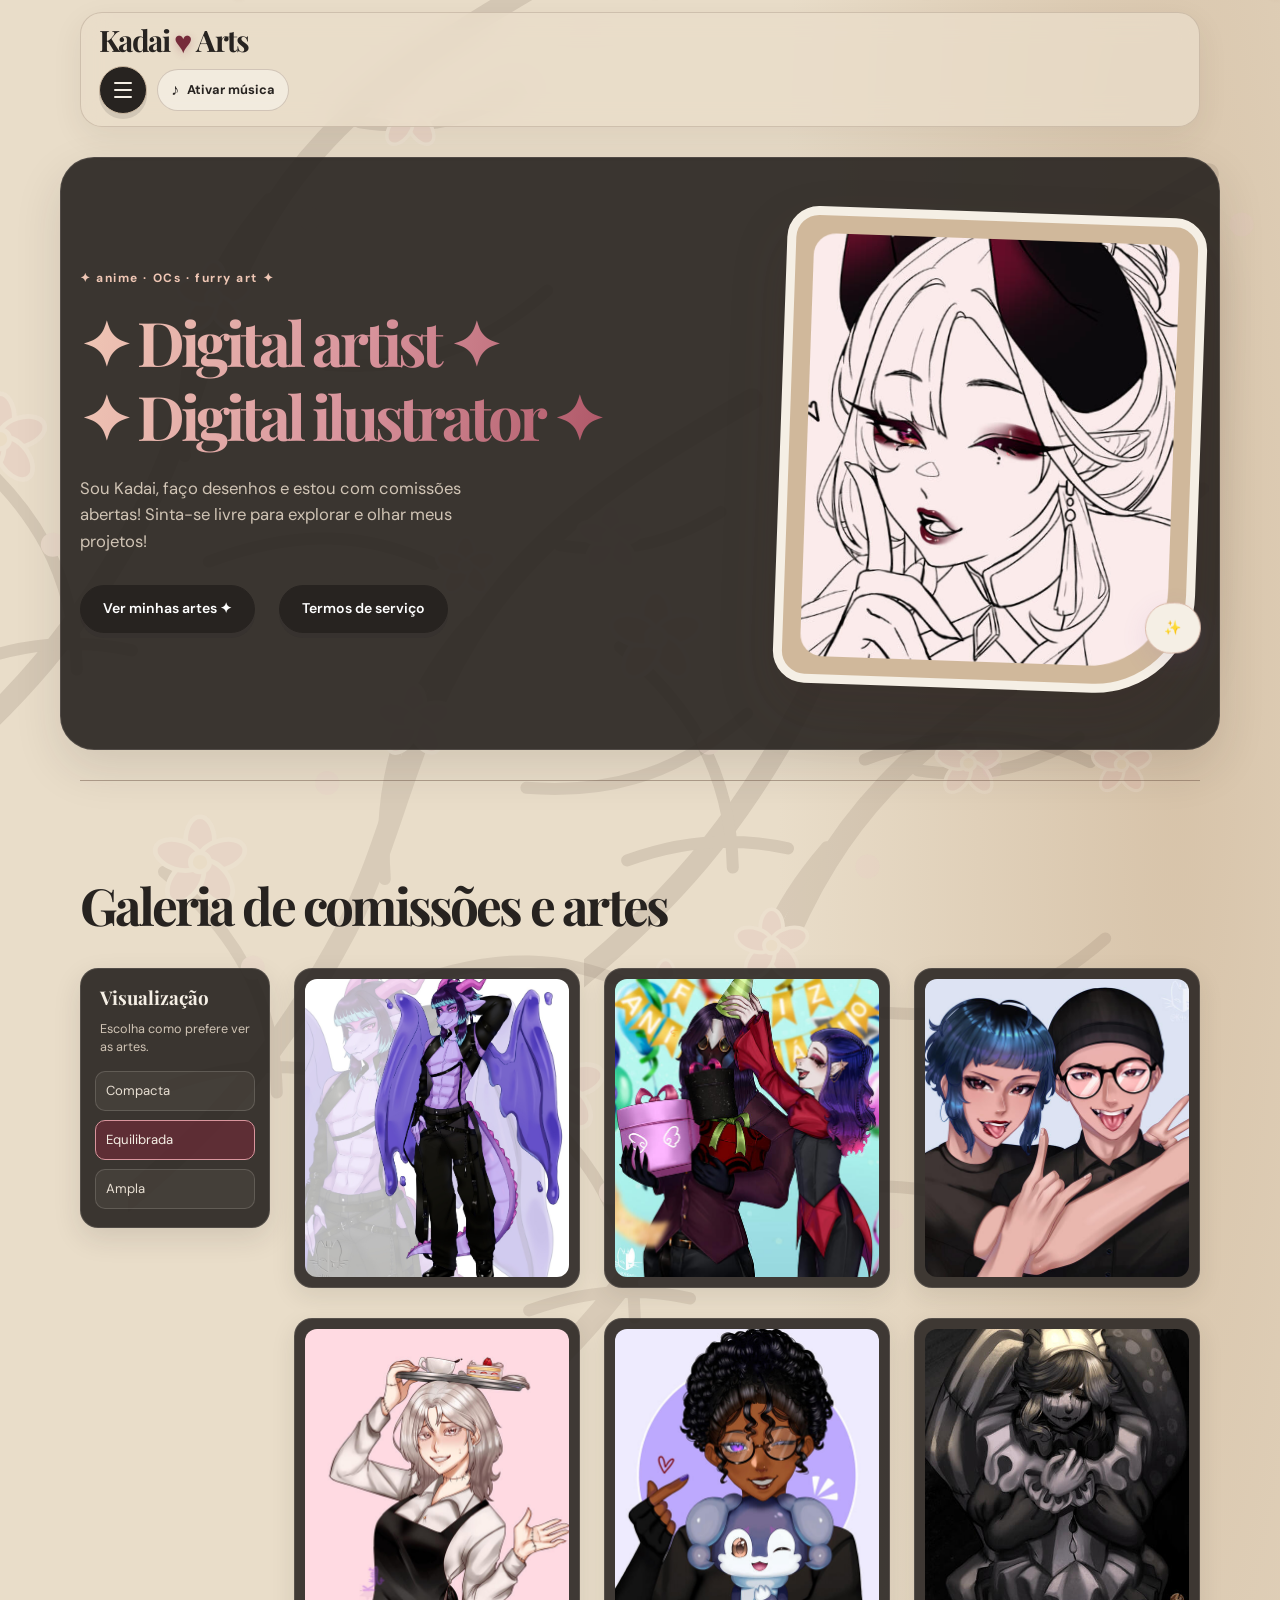
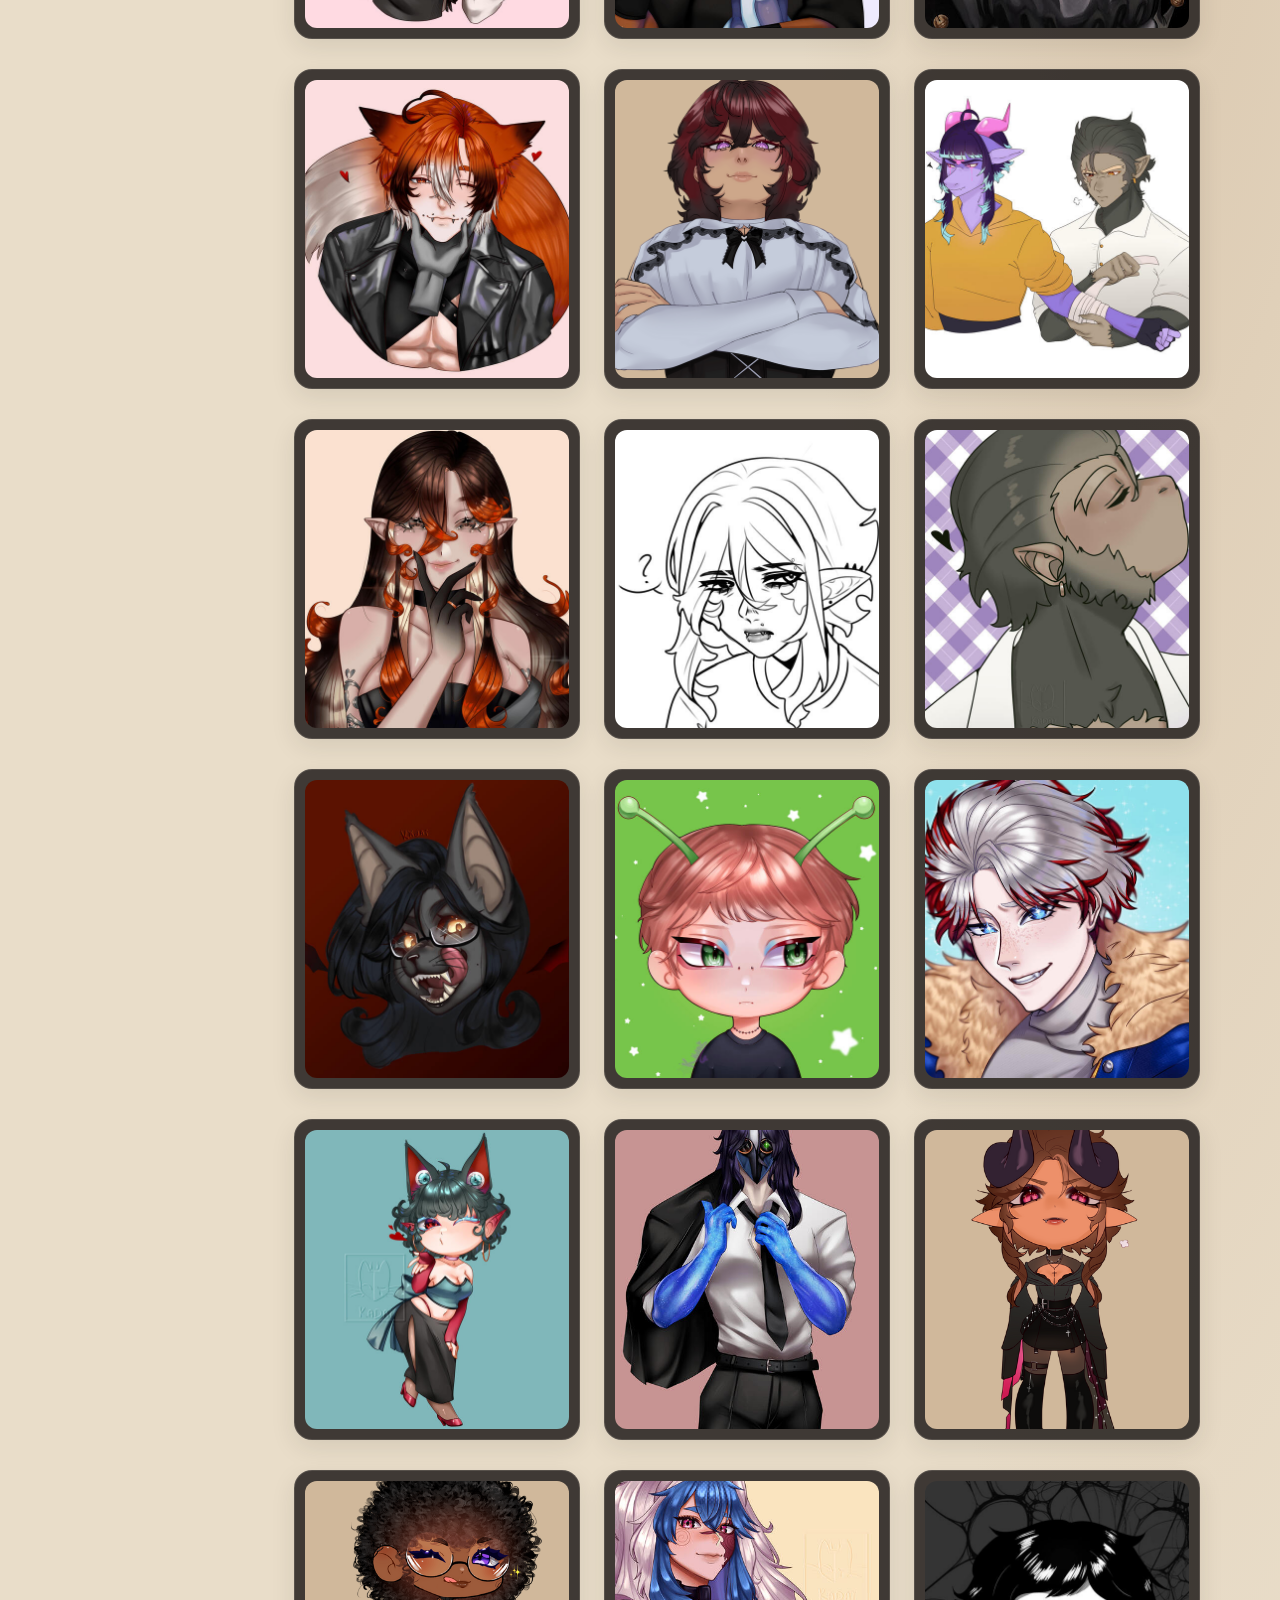
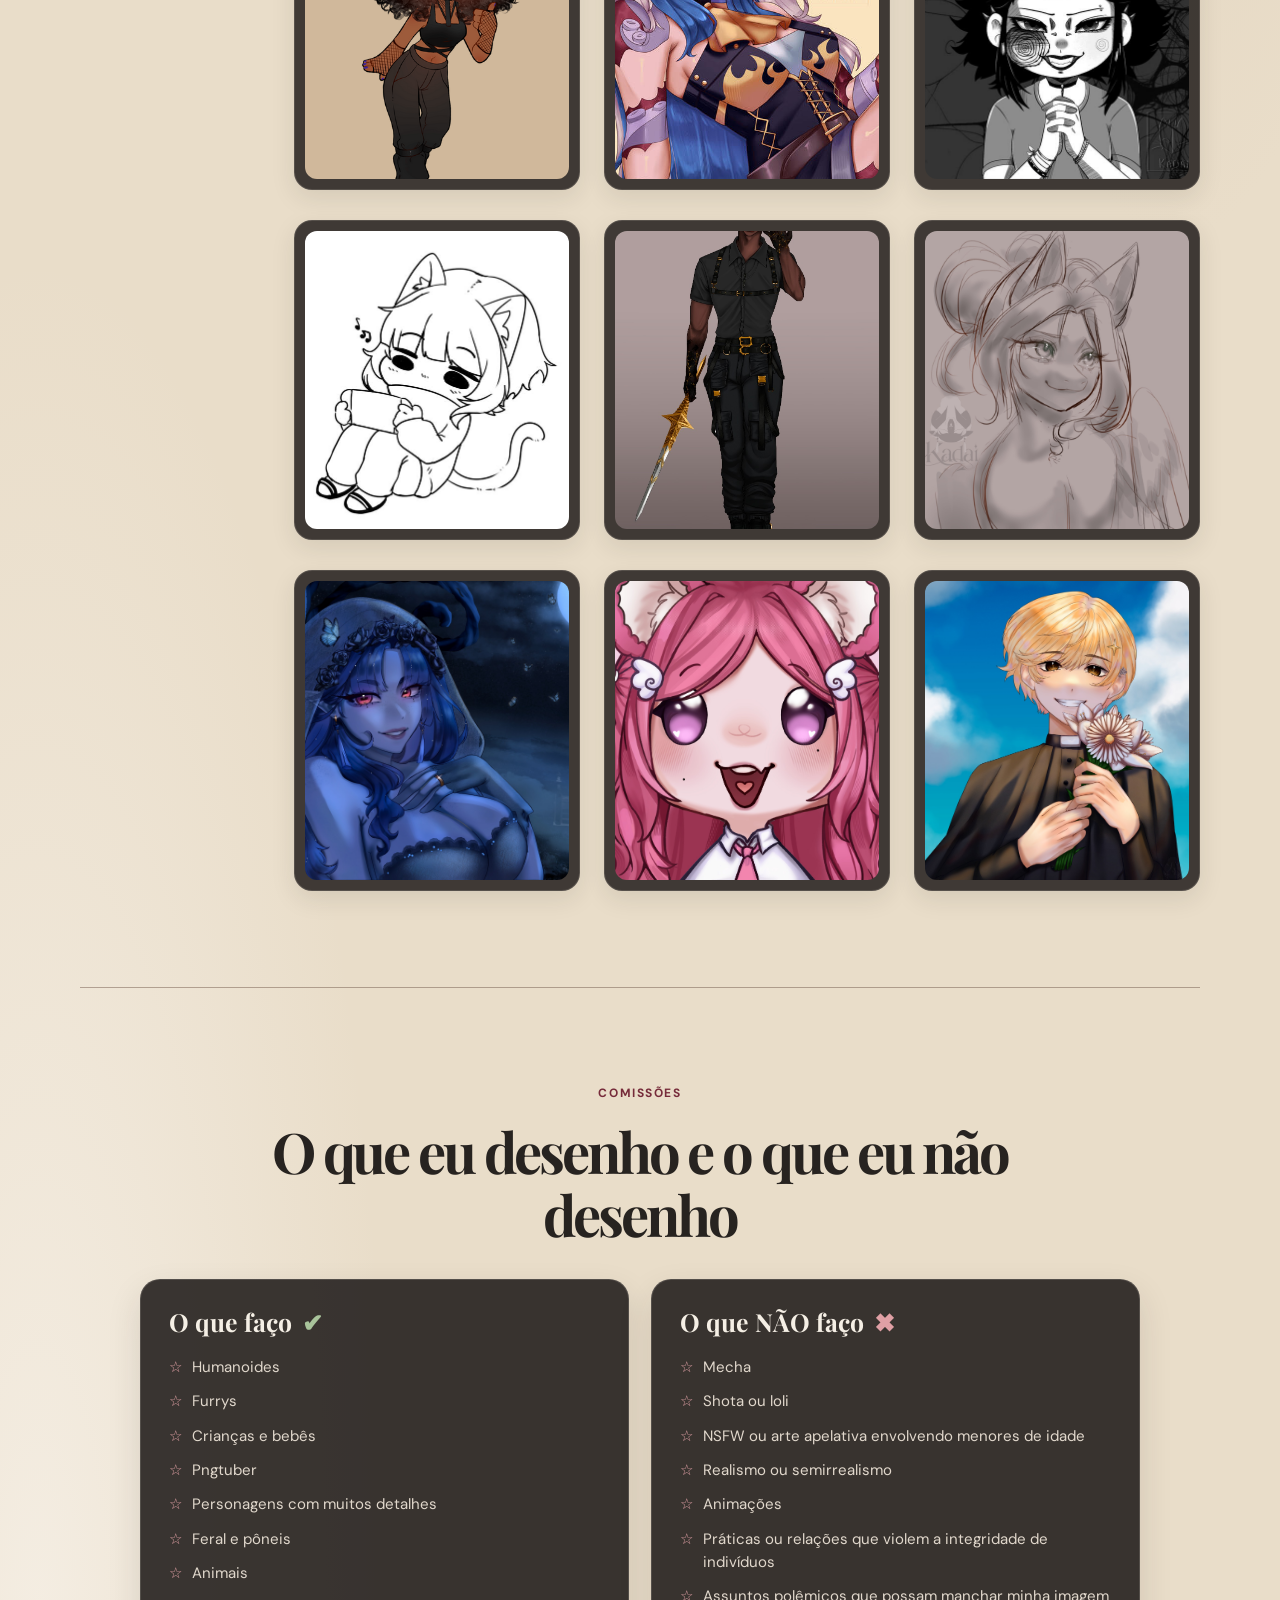
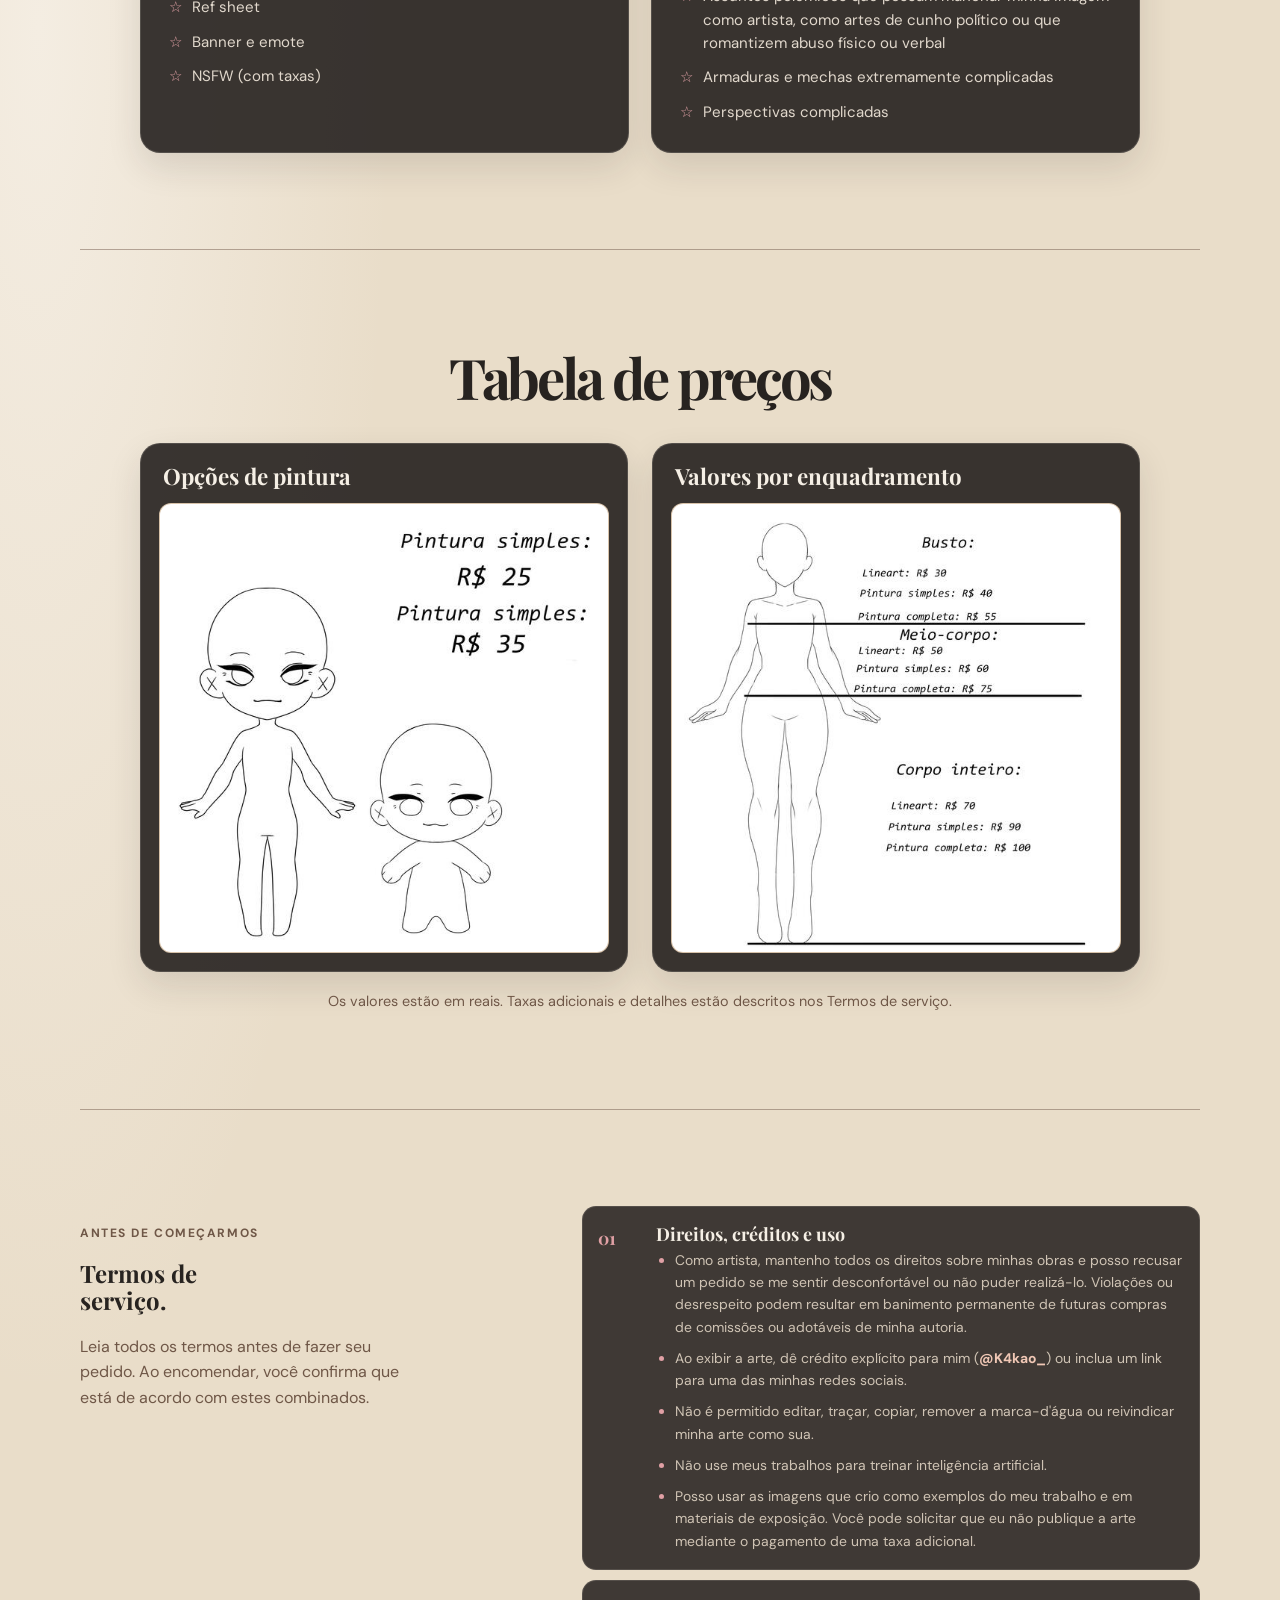
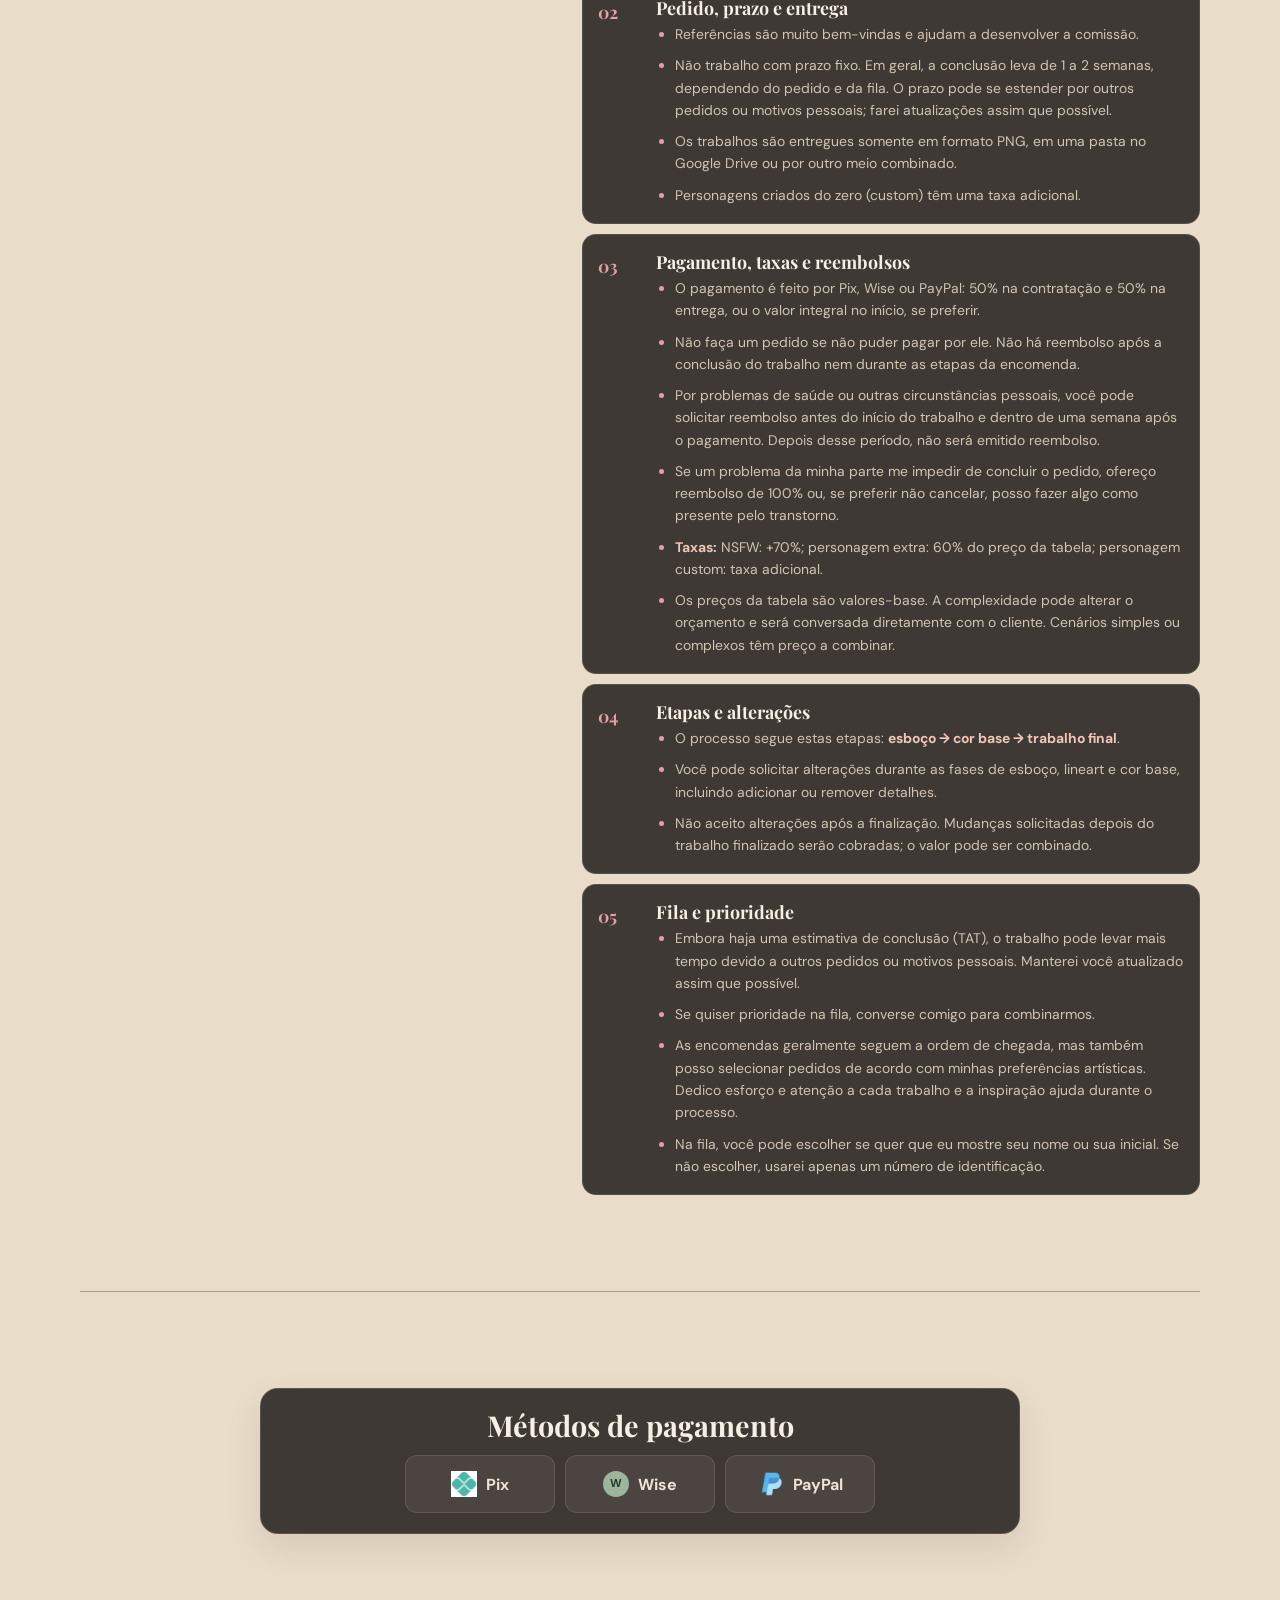
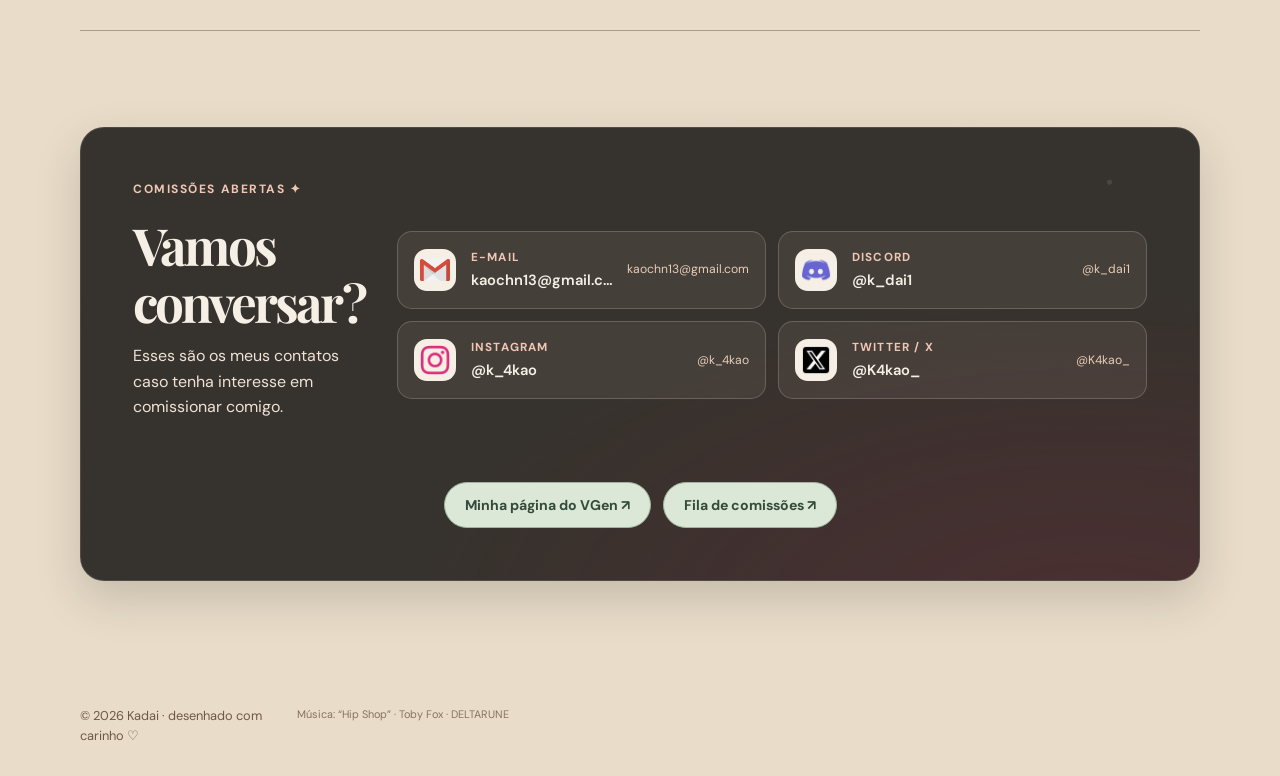
==== commit 966c93ae: "Add files via upload" ====
--- a/index.html
+++ b/index.html
@@ -2010,6 +2010,11 @@
                 <div class="gallery gallery--balanced" id="gallery-grid">
                     <article class="art-card">
                         <button class="art-image" type="button" aria-label="Ampliar arte">
+                            <img src="arte1.jpeg" alt="Arte da galeria Kadai">
+                        </button>
+                    </article>
+                    <article class="art-card">
+                        <button class="art-image" type="button" aria-label="Ampliar arte">
                             <img src="Arte1.jpg" alt="Arte da galeria Kadai">
                         </button>
                     </article>
@@ -2111,6 +2116,31 @@
                     <article class="art-card">
                         <button class="art-image" type="button" aria-label="Ampliar arte">
                             <img src="arte20.jpg" alt="Arte da galeria Kadai">
+                        </button>
+                    </article>
+                    <article class="art-card">
+                        <button class="art-image" type="button" aria-label="Ampliar arte">
+                            <img src="arte21.png" alt="Arte da galeria Kadai">
+                        </button>
+                    </article>
+                    <article class="art-card">
+                        <button class="art-image" type="button" aria-label="Ampliar arte">
+                            <img src="arte22.jpeg" alt="Arte da galeria Kadai">
+                        </button>
+                    </article>
+                    <article class="art-card">
+                        <button class="art-image" type="button" aria-label="Ampliar arte">
+                            <img src="arte23.jpeg" alt="Arte da galeria Kadai">
+                        </button>
+                    </article>
+                    <article class="art-card">
+                        <button class="art-image" type="button" aria-label="Ampliar arte">
+                            <img src="arte24.jpeg" alt="Arte da galeria Kadai">
+                        </button>
+                    </article>
+                    <article class="art-card">
+                        <button class="art-image" type="button" aria-label="Ampliar arte">
+                            <img src="arte25.jpeg" alt="Arte da galeria Kadai">
                         </button>
                     </article>
                 </div>
